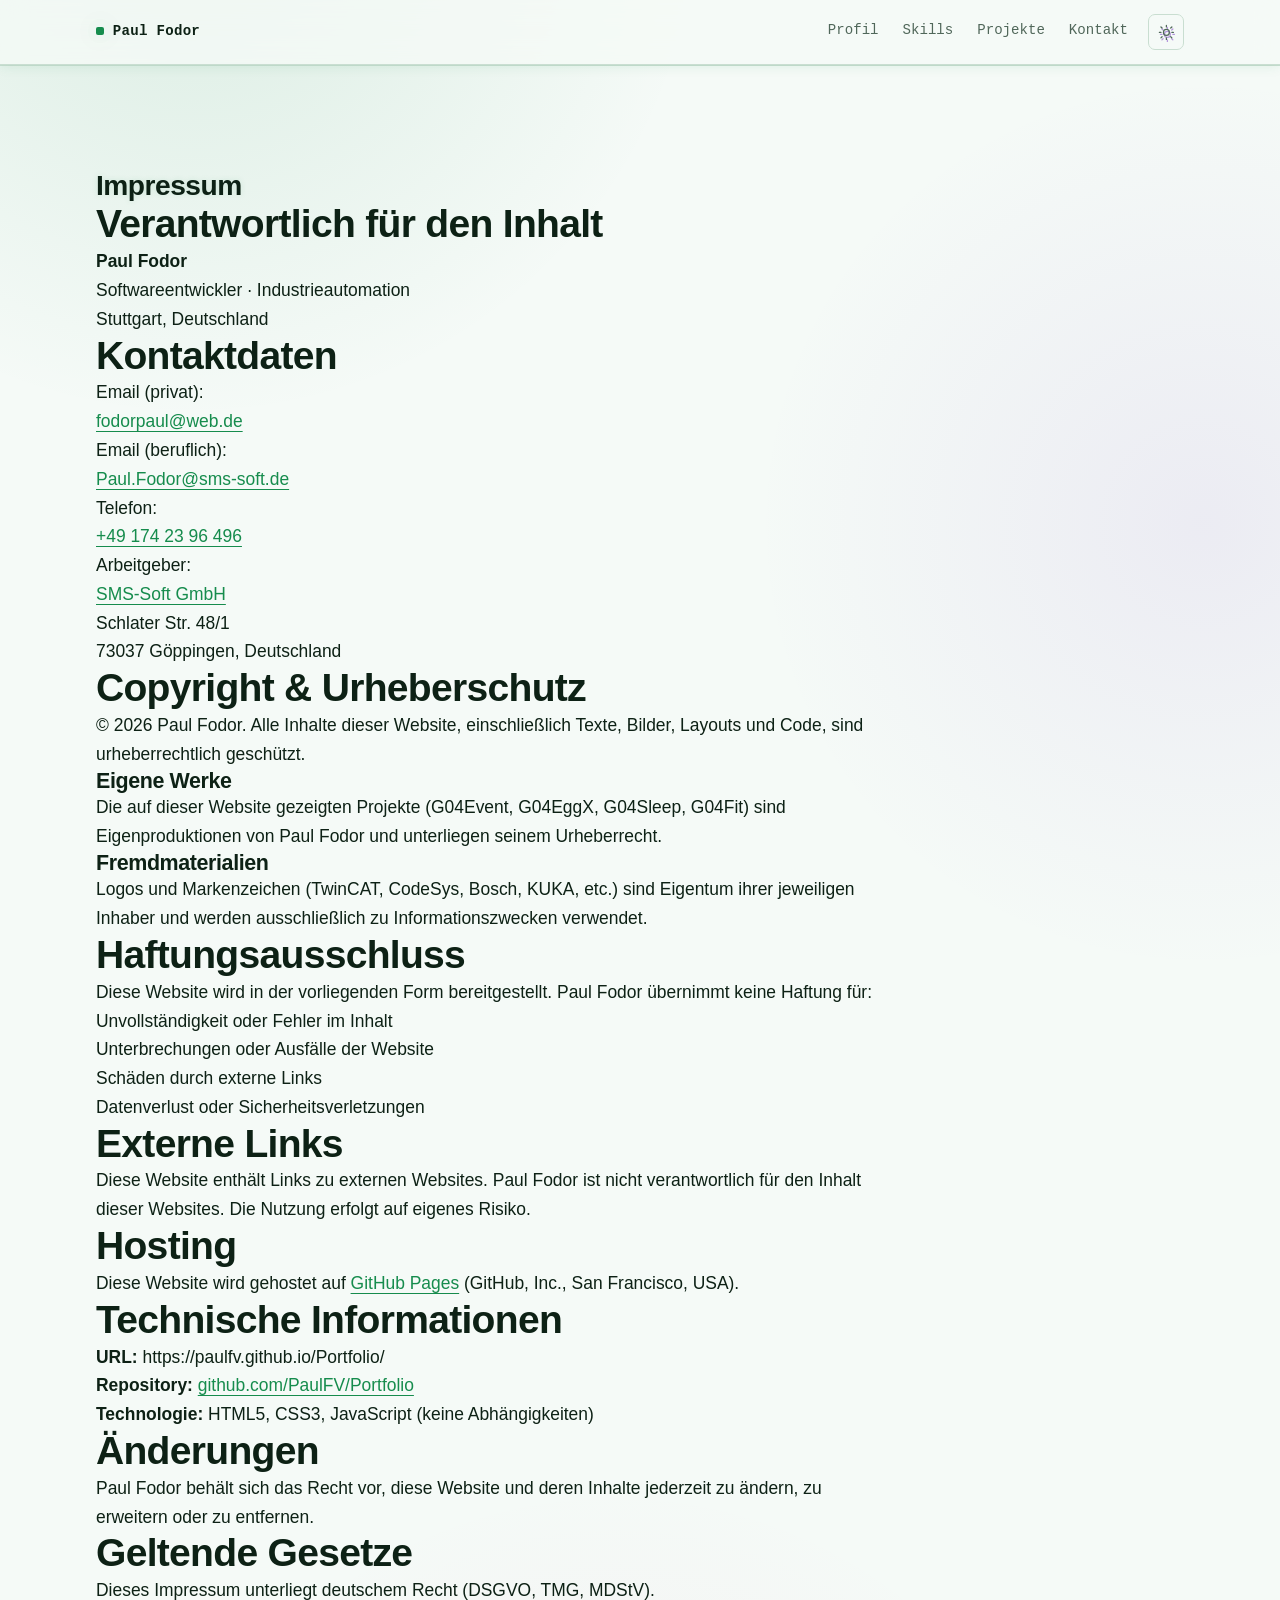
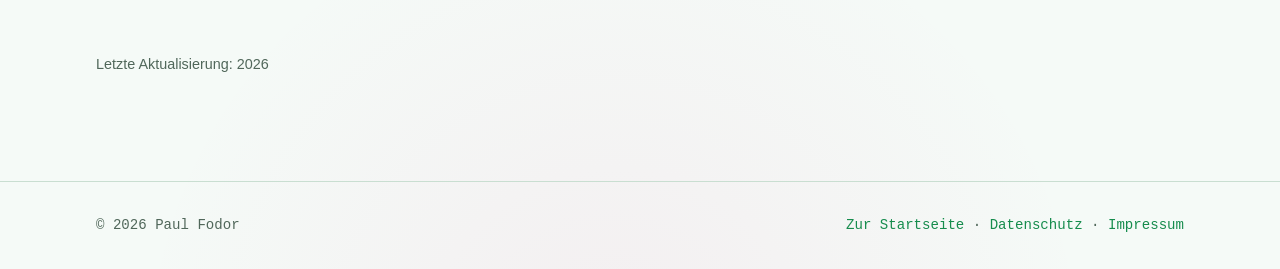
==== imprint.html @ 03e24b26 "Add privacy and imprint pages - Datenschutzerklärung (DSGVO-konform) - Impressum mit Copyright & Kon" ====
<!DOCTYPE html>
<html lang="de" prefix="og: https://ogp.me/ns#">
<head>
<meta charset="utf-8">
<meta name="viewport" content="width=device-width, initial-scale=1">
<title>Impressum — Paul Fodor</title>
<meta name="description" content="Impressum und Copyright von Paul Fodor">
<link rel="icon" href="assets/img/favicon.svg" type="image/svg+xml">
<link rel="stylesheet" href="assets/css/style.css">
<script>
  (function () {
    try {
      var t = localStorage.getItem("theme");
      if (t === "dark" || t === "light") {
        document.documentElement.setAttribute("data-theme", t);
      }
    } catch (e) { }
  })();
</script>
</head>

<body>

<a class="skip-link" href="#main">Zum Inhalt springen</a>

<header class="site-header">
  <div class="wrap site-header__inner">
    <a class="brand" href="index.html">Paul&nbsp;Fodor</a>
    <nav class="nav" id="mobile-navigation" aria-label="Hauptnavigation">
      <ul class="nav__list">
        <li><a class="nav__link" href="index.html#profil">Profil</a></li>
        <li><a class="nav__link" href="index.html#skills">Skills</a></li>
        <li><a class="nav__link" href="index.html#projekte">Projekte</a></li>
        <li><a class="nav__link" href="index.html#kontakt">Kontakt</a></li>
      </ul>
    </nav>
    <div class="header-tools">
      <button class="menu-toggle" type="button" data-menu-toggle aria-controls="mobile-navigation" aria-expanded="false" aria-label="Menü öffnen">
        <span class="menu-toggle__bar"></span>
        <span class="menu-toggle__bar"></span>
        <span class="menu-toggle__bar"></span>
      </button>
      <button class="theme-toggle" type="button" data-theme-toggle aria-label="Farbschema umschalten">
        <svg class="icon-sun" viewBox="0 0 24 24" fill="none" stroke="currentColor" stroke-width="1.8" stroke-linecap="round" aria-hidden="true">
          <circle cx="12" cy="12" r="4.2"/>
          <path d="M12 2v2.2M12 19.8V22M4.2 4.2l1.6 1.6M18.2 18.2l1.6 1.6M2 12h2.2M19.8 12H22M4.2 19.8l1.6-1.6M18.2 5.8l1.6-1.6"/>
        </svg>
        <svg class="icon-moon" viewBox="0 0 24 24" fill="none" stroke="currentColor" stroke-width="1.8" stroke-linecap="round" stroke-linejoin="round" aria-hidden="true">
          <path d="M20.5 14.6A8.6 8.6 0 0 1 9.4 3.5a8.6 8.6 0 1 0 11.1 11.1Z"/>
        </svg>
      </button>
    </div>
  </div>
</header>

<main id="main">
  <section class="section">
    <div class="wrap">
      <h1 class="section__title">Impressum</h1>

      <div class="prose" style="max-width: 50rem;">
        <h2>Verantwortlich für den Inhalt</h2>
        <p>
          <strong>Paul Fodor</strong><br>
          Softwareentwickler · Industrieautomation<br>
          Stuttgart, Deutschland
        </p>

        <h2>Kontaktdaten</h2>
        <dl>
          <dt>Email (privat):</dt>
          <dd><a href="mailto:fodorpaul@web.de">fodorpaul@web.de</a></dd>

          <dt>Email (beruflich):</dt>
          <dd><a href="mailto:Paul.Fodor@sms-soft.de">Paul.Fodor@sms-soft.de</a></dd>

          <dt>Telefon:</dt>
          <dd><a href="tel:+491742396496">+49 174 23 96 496</a></dd>

          <dt>Arbeitgeber:</dt>
          <dd>
            <a href="https://sms-soft.de" target="_blank">SMS-Soft GmbH</a><br>
            Schlater Str. 48/1<br>
            73037 Göppingen, Deutschland
          </dd>
        </dl>

        <h2>Copyright & Urheberschutz</h2>
        <p>
          &copy; 2026 Paul Fodor. Alle Inhalte dieser Website, einschließlich Texte, Bilder, Layouts und Code, sind urheberrechtlich geschützt.
        </p>

        <h3>Eigene Werke</h3>
        <p>
          Die auf dieser Website gezeigten Projekte (G04Event, G04EggX, G04Sleep, G04Fit) sind Eigenproduktionen von Paul Fodor und unterliegen seinem Urheberrecht.
        </p>

        <h3>Fremdmaterialien</h3>
        <p>
          Logos und Markenzeichen (TwinCAT, CodeSys, Bosch, KUKA, etc.) sind Eigentum ihrer jeweiligen Inhaber und werden ausschließlich zu Informationszwecken verwendet.
        </p>

        <h2>Haftungsausschluss</h2>
        <p>
          Diese Website wird in der vorliegenden Form bereitgestellt. Paul Fodor übernimmt keine Haftung für:
        </p>
        <ul>
          <li>Unvollständigkeit oder Fehler im Inhalt</li>
          <li>Unterbrechungen oder Ausfälle der Website</li>
          <li>Schäden durch externe Links</li>
          <li>Datenverlust oder Sicherheitsverletzungen</li>
        </ul>

        <h2>Externe Links</h2>
        <p>
          Diese Website enthält Links zu externen Websites. Paul Fodor ist nicht verantwortlich für den Inhalt dieser Websites. Die Nutzung erfolgt auf eigenes Risiko.
        </p>

        <h2>Hosting</h2>
        <p>
          Diese Website wird gehostet auf <a href="https://pages.github.com" target="_blank">GitHub Pages</a> (GitHub, Inc., San Francisco, USA).
        </p>

        <h2>Technische Informationen</h2>
        <ul>
          <li><strong>URL:</strong> https://paulfv.github.io/Portfolio/</li>
          <li><strong>Repository:</strong> <a href="https://github.com/PaulFV/Portfolio" target="_blank">github.com/PaulFV/Portfolio</a></li>
          <li><strong>Technologie:</strong> HTML5, CSS3, JavaScript (keine Abhängigkeiten)</li>
        </ul>

        <h2>Änderungen</h2>
        <p>
          Paul Fodor behält sich das Recht vor, diese Website und deren Inhalte jederzeit zu ändern, zu erweitern oder zu entfernen.
        </p>

        <h2>Geltende Gesetze</h2>
        <p>
          Dieses Impressum unterliegt deutschem Recht (DSGVO, TMG, MDStV).
        </p>

        <p style="margin-top: 3rem; font-size: 0.9rem; color: var(--c-text-muted);">
          Letzte Aktualisierung: 2026
        </p>
      </div>
    </div>
  </section>
</main>

<footer class="site-footer">
  <div class="wrap site-footer__inner">
    <p>&copy; <span data-year>2026</span> Paul Fodor</p>
    <p><a href="index.html">Zur Startseite</a> · <a href="privacy.html">Datenschutz</a> · <a href="imprint.html">Impressum</a></p>
  </div>
</footer>

<script src="assets/js/main.js" defer></script>
</body>
</html>
---- assets/css/style.css ----
/* =============================================================
   Persönliche Website — Stylesheet
   Aufbau:
     1. Design-Tokens (Farben, Schrift, Abstände)
     2. Reset & Grundlagen
     3. Layout-Bausteine
     4. Kopfbereich & Navigation
     5. Hero
     6. Abschnitts-Kopfzeilen
     7. Profil
     8. Skills
     9. Projekte
    10. Kontakt
    11. Fußzeile
    12. Hilfsklassen, Bewegungsreduktion, Druck
   ============================================================= */


/* --- 1. Design-Tokens --------------------------------------- */

:root {
  color-scheme: light;

  /* Flächen */
  --c-bg:            #f5faf7;
  --c-surface:       #ecf5ef;
  --c-surface-2:     #e1efe6;
  --c-border:        #c9ded1;
  --c-border-strong: #91b89f;
  --c-grid:          rgba(22, 140, 77, 0.09);

  /* Text */
  --c-text:          #0d2115;
  --c-text-muted:    #50675a;

  /* Signalfarbe — bewusst nicht das Blau des Arbeitgebers.
     Der Ton ist so tief gewählt, dass er auch als kleine Schrift auf
     der eingefärbten Fläche (--c-accent-soft) noch 5.5:1 erreicht. */
  --c-accent:        #168c4d;
  --c-accent-hover:  #0d6738;
  --c-accent-soft:   rgba(22, 140, 77, 0.12);
  --c-accent-2:      #7f46c4;
  --c-accent-3:      #d93687;
  --c-on-accent:     #ffffff;

  --c-ok:            #128d68;
  --c-focus:         #168c4d;
  --c-todo:          #b8640b;

  --c-header-bg:     rgba(245, 250, 247, 0.80);

  --c-glow:          0 0 0.8rem rgba(22, 140, 77, 0.12);
  --c-glow-strong:   0 0 1.5rem rgba(22, 140, 77, 0.18), 0 0 1.2rem rgba(127, 70, 196, 0.08);
  --c-text-glow:     0 0 1rem rgba(22, 140, 77, 0.12);

  /* Schrift — Systemschriften: 0 KB Ladezeit, kein externes CDN,
     damit auch kein Datenschutz-Thema durch Schrift-Nachladen. */
  --font-sans: -apple-system, BlinkMacSystemFont, "Segoe UI", Roboto,
               "Helvetica Neue", Arial, "Noto Sans", sans-serif;
  --font-mono: ui-monospace, SFMono-Regular, "Cascadia Mono", Consolas,
               "Liberation Mono", Menlo, monospace;

  /* Fließende Schriftgrößen */
  --step--1: clamp(0.82rem, 0.80rem + 0.10vw, 0.88rem);
  --step-0:  clamp(1.00rem, 0.97rem + 0.16vw, 1.09rem);
  --step-1:  clamp(1.16rem, 1.10rem + 0.30vw, 1.35rem);
  --step-2:  clamp(1.40rem, 1.28rem + 0.60vw, 1.80rem);
  --step-3:  clamp(1.75rem, 1.52rem + 1.15vw, 2.55rem);
  --step-4:  clamp(2.20rem, 1.70rem + 2.50vw, 3.90rem);

  /* Abstände */
  --sp-1: 0.25rem;
  --sp-2: 0.5rem;
  --sp-3: 0.75rem;
  --sp-4: 1rem;
  --sp-5: 1.5rem;
  --sp-6: 2rem;
  --sp-7: 3rem;
  --sp-8: 4.5rem;
  --sp-9: 6.5rem;

  /* Form */
  --radius:    14px;
  --radius-sm: 7px;
  --w-content: 68rem;
  --w-prose:   40rem;

  --shadow-sm: 0 1px 2px rgba(18, 54, 31, 0.07), 0 0 0 1px rgba(22, 140, 77, 0.04);
  --shadow-md: 0 18px 42px -18px rgba(18, 77, 43, 0.30), 0 0 0 1px rgba(127, 70, 196, 0.08);

  --t: 160ms cubic-bezier(0.2, 0.6, 0.3, 1);
}

/* Dunkles Schema — Systemeinstellung, sofern nicht manuell auf hell gestellt */
@media (prefers-color-scheme: dark) {
  :root:not([data-theme="light"]) {
    color-scheme: dark;

    --c-bg:            #000a05;
    --c-surface:       #0d1a12;
    --c-surface-2:     #132420;
    --c-border:        #1f5a3f;
    --c-border-strong: #4aa87a;
    --c-grid:          rgba(0, 255, 170, 0.08);

    --c-text:          #f0fffa;
    --c-text-muted:    #8dd4c6;

    --c-accent:        #00ffaa;
    --c-accent-hover:  #7fff00;
    --c-accent-soft:   rgba(0, 255, 170, 0.15);
    --c-accent-2:      #d400ff;
    --c-accent-3:      #ff00ff;
    --c-on-accent:     #000a05;

    --c-ok:            #00ff88;
    --c-focus:         #00ffff;
    --c-todo:          #ffaa00;

    --c-header-bg:     rgba(0, 10, 5, 0.85);

    --c-glow:          0 0 2rem rgba(0, 255, 170, 0.6), 0 0 1rem rgba(212, 0, 255, 0.4), 0 0 0.5rem rgba(255, 0, 255, 0.3);
    --c-glow-strong:   0 0 4rem rgba(0, 255, 170, 0.5), 0 0 2.5rem rgba(212, 0, 255, 0.6), 0 0 1rem rgba(255, 0, 255, 0.5);
    --c-text-glow:     0 0 2rem rgba(0, 255, 170, 0.7), 0 0 1.5rem rgba(212, 0, 255, 0.4);

    --shadow-sm: 0 1px 3px rgba(0, 0, 0, 0.6), 0 0 0 1px rgba(0, 255, 170, 0.25), 0 0 20px rgba(212, 0, 255, 0.15);
    --shadow-md: 0 20px 50px -20px rgba(0, 0, 0, 0.9), 0 0 40px rgba(0, 255, 170, 0.3), 0 0 5px rgba(255, 0, 255, 0.8);
  }
}

/* Dunkles Schema — manuell gewählt */
:root[data-theme="dark"] {
  color-scheme: dark;

  --c-bg:            #000a05;
  --c-surface:       #0d1a12;
  --c-surface-2:     #132420;
  --c-border:        #1f5a3f;
  --c-border-strong: #4aa87a;
  --c-grid:          rgba(0, 255, 170, 0.08);

  --c-text:          #f0fffa;
  --c-text-muted:    #8dd4c6;

  --c-accent:        #00ffaa;
  --c-accent-hover:  #7fff00;
  --c-accent-soft:   rgba(0, 255, 170, 0.15);
  --c-accent-2:      #d400ff;
  --c-accent-3:      #ff00ff;
  --c-on-accent:     #000a05;

  --c-ok:            #00ff88;
  --c-focus:         #00ffff;
  --c-todo:          #ffaa00;

  --c-header-bg:     rgba(0, 10, 5, 0.85);

  --c-glow:          0 0 2rem rgba(0, 255, 170, 0.6), 0 0 1rem rgba(212, 0, 255, 0.4), 0 0 0.5rem rgba(255, 0, 255, 0.3);
  --c-glow-strong:   0 0 4rem rgba(0, 255, 170, 0.5), 0 0 2.5rem rgba(212, 0, 255, 0.6), 0 0 1rem rgba(255, 0, 255, 0.5);
  --c-text-glow:     0 0 2rem rgba(0, 255, 170, 0.7), 0 0 1.5rem rgba(212, 0, 255, 0.4);

  --shadow-sm: 0 1px 3px rgba(0, 0, 0, 0.6), 0 0 0 1px rgba(0, 255, 170, 0.25), 0 0 20px rgba(212, 0, 255, 0.15);
  --shadow-md: 0 20px 50px -20px rgba(0, 0, 0, 0.9), 0 0 40px rgba(0, 255, 170, 0.3), 0 0 5px rgba(255, 0, 255, 0.8);
}


/* --- 2. Reset & Grundlagen ---------------------------------- */

*,
*::before,
*::after { box-sizing: border-box; }

* { margin: 0; }

html {
  -webkit-text-size-adjust: 100%;
  scroll-behavior: smooth;
  /* Damit Anker-Sprünge nicht unter der fixierten Kopfzeile landen.
     Muss die höchste Variante abdecken — das ist die zweizeilige
     Kopfzeile auf schmalen Displays (rund 90 px). */
  scroll-padding-top: 6.5rem;
}

body {
  background-color: var(--c-bg);
  background-image:
    radial-gradient(circle at 15% -5%, var(--c-accent-soft), transparent 32rem),
    radial-gradient(circle at 94% 28%, color-mix(in srgb, var(--c-accent-2) 8%, transparent), transparent 28rem),
    radial-gradient(circle at 48% 105%, color-mix(in srgb, var(--c-accent-3) 6%, transparent), transparent 30rem);
  color: var(--c-text);
  font-family: var(--font-sans);
  font-size: var(--step-0);
  line-height: 1.65;
  -webkit-font-smoothing: antialiased;
  text-rendering: optimizeLegibility;
  overflow-x: hidden;
}

h1, h2, h3, h4 {
  line-height: 1.15;
  font-weight: 650;
  letter-spacing: -0.018em;
  text-wrap: balance;
}

h1 { font-size: var(--step-4); }
h2 { font-size: var(--step-3); }
h3 { font-size: var(--step-1); }

p { text-wrap: pretty; }

a {
  color: var(--c-accent);
  text-decoration-thickness: 1px;
  text-underline-offset: 0.22em;
  transition: color var(--t);
}

a:hover { color: var(--c-accent-hover); }

/* Ein sichtbarer, konsistenter Fokusrahmen für Tastaturbedienung */
:focus-visible {
  outline: 2px solid var(--c-focus);
  outline-offset: 3px;
  border-radius: var(--radius-sm);
}

img, svg {
  display: block;
  max-width: 100%;
  height: auto;
}

ul, ol { padding: 0; list-style: none; }

button { font: inherit; color: inherit; }

/* Muss die display-Regeln der Bausteine schlagen */
[hidden] { display: none !important; }

::selection {
  background: var(--c-accent);
  color: var(--c-on-accent);
}


/* --- 3. Layout-Bausteine ------------------------------------ */

.wrap {
  width: min(100% - 2.5rem, var(--w-content));
  margin-inline: auto;
}

@media (min-width: 48em) {
  .wrap { width: min(100% - 4rem, var(--w-content)); }
}

.section {
  padding-block: var(--sp-8);
  border-top: 1px solid var(--c-border);
}

@media (min-width: 48em) {
  .section { padding-block: var(--sp-9); }
}

.section--tint {
  background-color: var(--c-surface);
  background-image:
    linear-gradient(90deg, transparent 0 49.8%, var(--c-grid) 49.8% 50.2%, transparent 50.2%),
    linear-gradient(var(--c-grid) 1px, transparent 1px);
  background-size: 7rem 100%, 100% 7rem;
}

.prose { max-width: var(--w-prose); }

/* Sprunglink für Tastatur- und Screenreader-Nutzung */
.skip-link {
  position: absolute;
  left: var(--sp-4);
  top: var(--sp-4);
  z-index: 100;
  padding: var(--sp-2) var(--sp-4);
  background: var(--c-accent);
  color: var(--c-on-accent);
  border-radius: var(--radius-sm);
  font-weight: 600;
  text-decoration: none;
  transform: translateY(-200%);
  transition: transform var(--t);
}

.skip-link:focus-visible {
  transform: translateY(0);
  color: var(--c-on-accent);
}


/* --- 4. Kopfbereich & Navigation ---------------------------- */

.site-header {
  position: sticky;
  top: 0;
  z-index: 50;
  background: var(--c-header-bg);
  backdrop-filter: blur(12px);
  -webkit-backdrop-filter: blur(12px);
  border-bottom: 1px solid var(--c-border);
  box-shadow: var(--c-glow);
}

.site-header__inner {
  display: flex;
  align-items: center;
  gap: var(--sp-4);
  min-height: 4rem;
}

.brand {
  font-family: var(--font-mono);
  font-size: var(--step--1);
  font-weight: 600;
  letter-spacing: 0.02em;
  color: var(--c-text);
  text-decoration: none;
  white-space: nowrap;
  flex-shrink: 0;
}

.brand::before {
  content: "";
  display: inline-block;
  width: 0.5rem;
  height: 0.5rem;
  margin-right: 0.55rem;
  border-radius: 2px;
  background: var(--c-accent);
  box-shadow: var(--c-glow-strong);
  vertical-align: baseline;
}

/* Die Navigation ist immer sichtbar — kein Menü-Umschalter, damit sie
   auch ohne JavaScript vollständig funktioniert. Auf schmalen Displays
   darf sie seitlich scrollen. */
.nav {
  margin-left: auto;
  overflow-x: auto;
  scrollbar-width: none;
  -ms-overflow-style: none;
  mask-image: linear-gradient(90deg, transparent 0, #000 0.75rem);
}

.nav::-webkit-scrollbar { display: none; }

.nav__list {
  display: flex;
  align-items: center;
  gap: clamp(0.6rem, 2.5vw, 1.5rem);
  padding-inline: 0.75rem 0.25rem;
}

.nav__link {
  display: block;
  padding-block: 0.35rem;
  font-family: var(--font-mono);
  font-size: var(--step--1);
  color: var(--c-text-muted);
  text-decoration: none;
  white-space: nowrap;
  border-bottom: 2px solid transparent;
  transition: color var(--t), border-color var(--t);
}

.nav__link:hover { color: var(--c-text); }

.nav__link[aria-current="true"] {
  color: var(--c-text);
  border-bottom-color: var(--c-accent);
  text-shadow: var(--c-text-glow);
}

.header-tools {
  display: flex;
  align-items: center;
  gap: 0.45rem;
  flex-shrink: 0;
}

.menu-toggle {
  display: none;
  flex-shrink: 0;
  width: 2.75rem;
  height: 2.75rem;
  padding: 0.65rem;
  background: transparent;
  border: 1px solid var(--c-border);
  border-radius: var(--radius-sm);
  color: var(--c-text-muted);
  cursor: pointer;
  transition: color var(--t), border-color var(--t), background var(--t), box-shadow var(--t);
}

.menu-toggle:hover,
.menu-toggle[aria-expanded="true"] {
  color: var(--c-accent);
  border-color: var(--c-accent);
  background: var(--c-accent-soft);
  box-shadow: var(--c-glow);
}

.menu-toggle__bar {
  display: block;
  width: 100%;
  height: 2px;
  margin-block: 0.22rem;
  border-radius: 999px;
  background: currentColor;
  transform-origin: center;
  transition: transform var(--t), opacity var(--t), width var(--t);
}

.menu-toggle[aria-expanded="true"] .menu-toggle__bar:nth-child(1) {
  transform: translateY(0.44rem) rotate(45deg);
}

.menu-toggle[aria-expanded="true"] .menu-toggle__bar:nth-child(2) {
  opacity: 0;
  transform: scaleX(0.3);
}

.menu-toggle[aria-expanded="true"] .menu-toggle__bar:nth-child(3) {
  transform: translateY(-0.44rem) rotate(-45deg);
}

/* Auf schmalen Displays passen Name, vier Navigationspunkte und der
   Umschalter nicht in eine Zeile. Statt etwas abzuschneiden oder
   auszublenden: Umbruch auf zwei Zeilen, Navigation über die volle Breite. */
@media (max-width: 30em) {
  .site-header__inner {
    flex-wrap: wrap;
    row-gap: 0.15rem;
    min-height: 0;
    padding-block: 0.5rem;
  }

  .brand { order: 1; }

  .header-tools {
    order: 2;
    margin-left: auto;
  }

  .theme-toggle { order: initial; }

  .nav {
    order: 3;
    flex-basis: 100%;
    margin-left: 0;
    mask-image: none;
  }

  .nav__list {
    padding-inline: 0;
    justify-content: space-between;
    gap: 0.5rem;
  }
}

/* Mobile Navigation: ab 640 px wird aus der horizontalen Liste ein
   echtes, touchfreundliches Menüpanel. */
@media (max-width: 40em) {
  .site-header__inner {
    flex-wrap: wrap;
    row-gap: 0.15rem;
    min-height: 0;
    padding-block: 0.5rem;
  }

  .brand { order: 1; }

  .header-tools {
    order: 2;
    margin-left: auto;
  }

  .menu-toggle { display: block; }

  .nav {
    order: 3;
    flex-basis: 100%;
    margin-left: 0;
    overflow: hidden;
    mask-image: none;
    max-height: 0;
    opacity: 0;
    visibility: hidden;
    transform: translateY(-0.45rem);
    transition: max-height 220ms ease, opacity var(--t), visibility var(--t), transform var(--t);
  }

  .site-header.is-menu-open .nav {
    max-height: 22rem;
    padding-block: 0.35rem 0.5rem;
    opacity: 1;
    visibility: visible;
    transform: translateY(0);
  }

  .nav__list {
    display: grid;
    gap: 0.3rem;
    padding: 0;
  }

  .nav__link {
    padding: 0.7rem 0.85rem;
    border: 1px solid transparent;
    border-radius: var(--radius-sm);
    background: color-mix(in srgb, var(--c-surface) 70%, transparent);
  }

  .nav__link:hover,
  .nav__link[aria-current="true"] {
    border-color: color-mix(in srgb, var(--c-accent) 50%, var(--c-border));
    background: var(--c-accent-soft);
  }
}

.theme-toggle {
  flex-shrink: 0;
  display: grid;
  place-items: center;
  width: 2.25rem;
  height: 2.25rem;
  padding: 0;
  background: transparent;
  border: 1px solid var(--c-border);
  border-radius: var(--radius-sm);
  color: var(--c-text-muted);
  cursor: pointer;
  transform-style: preserve-3d;
  transition: color var(--t), border-color var(--t), background var(--t), box-shadow var(--t), transform var(--t);
}

.language-menu {
  position: relative;
  z-index: 20;
}

.language-menu__toggle {
  min-width: 4.2rem;
  height: 2.25rem;
  border: 1px solid var(--c-border);
  display: inline-flex;
  align-items: center;
  justify-content: center;
  gap: 0.3rem;
  padding: 0 0.5rem;
  border-radius: var(--radius-sm);
  background: color-mix(in srgb, var(--c-surface) 64%, transparent);
  color: var(--c-text-muted);
  font-family: var(--font-mono);
  font-size: 0.68rem;
  font-weight: 700;
  letter-spacing: 0.04em;
  cursor: pointer;
  transform-style: preserve-3d;
  transition: color var(--t), border-color var(--t), background var(--t), box-shadow var(--t), transform var(--t);
}

.language-menu__toggle:hover,
.language-menu.is-open .language-menu__toggle {
  color: var(--c-text);
  border-color: var(--c-accent);
  background: var(--c-accent-soft);
  box-shadow: var(--c-glow);
  transform: perspective(120px) rotateX(6deg) rotateY(5deg) translateY(-1px);
}

.language-menu__chevron {
  width: 0.75rem;
  height: 0.75rem;
  transition: transform var(--t);
}

.language-menu.is-open .language-menu__chevron { transform: rotate(180deg); }

.language-menu__panel {
  position: absolute;
  top: calc(100% + 0.45rem);
  right: 0;
  display: grid;
  min-width: 10.5rem;
  padding: 0.35rem;
  gap: 0.2rem;
  border: 1px solid color-mix(in srgb, var(--c-accent) 48%, var(--c-border));
  border-radius: var(--radius-sm);
  background: color-mix(in srgb, var(--c-surface-2) 92%, var(--c-bg));
  box-shadow: var(--shadow-md), var(--c-glow);
  backdrop-filter: blur(18px);
  -webkit-backdrop-filter: blur(18px);
  transform-origin: top right;
  animation: language-panel-in 160ms ease-out both;
}

.language-menu__panel[hidden] { display: none; }

@keyframes language-panel-in {
  from { opacity: 0; transform: translateY(-0.35rem) scale(0.96); }
  to { opacity: 1; transform: translateY(0) scale(1); }
}

.language-menu__option {
  display: grid;
  grid-template-columns: 1.2rem 2rem minmax(0, 1fr);
  align-items: center;
  gap: 0.45rem;
  min-height: 2.3rem;
  padding: 0.42rem 0.5rem;
  border: 1px solid transparent;
  border-radius: calc(var(--radius-sm) - 2px);
  background: transparent;
  color: var(--c-text-muted);
  font-family: var(--font-mono);
  font-size: 0.68rem;
  font-weight: 700;
  text-align: left;
  cursor: pointer;
  transition: color var(--t), border-color var(--t), background var(--t), transform var(--t);
}

.language-menu__option:hover,
.language-menu__option[aria-selected="true"] {
  color: var(--c-text);
  border-color: color-mix(in srgb, var(--c-accent) 54%, var(--c-border));
  background: var(--c-accent-soft);
}

.language-menu__option:hover { transform: translateX(0.15rem); }
.language-menu__name { font-family: var(--font-sans); font-size: 0.8rem; font-weight: 600; }

.language-option__flag {
  display: block;
  width: 1.2rem;
  height: 0.78rem;
  overflow: hidden;
  border: 1px solid rgba(255, 255, 255, 0.42);
  border-radius: 0.13rem;
  box-shadow: 0 1px 0 rgba(0, 0, 0, 0.28), 0 0 0.3rem color-mix(in srgb, var(--c-accent) 26%, transparent);
}

.language-option__flag--de {
  background: linear-gradient(180deg, #171717 0 33%, #c8323c 33% 66%, #dfb44d 66% 100%);
}

.language-option__flag--en {
  background:
    linear-gradient(90deg, transparent 40%, #fff 40% 60%, transparent 60%),
    linear-gradient(0deg, transparent 40%, #d11f35 40% 60%, transparent 60%),
    #173b86;
}

.language-option__flag--ro {
  background: linear-gradient(90deg, #173c9c 0 33%, #f5d24c 33% 66%, #c33a42 66% 100%);
}

.language-option__code { line-height: 1; }

.theme-toggle:hover {
  color: var(--c-text);
  border-color: var(--c-border-strong);
  background: var(--c-surface);
  box-shadow: var(--c-glow);
  transform: perspective(120px) rotateX(8deg) rotateY(-8deg) translateY(-1px);
}

.theme-toggle svg {
  width: 1.05rem;
  height: 1.05rem;
  filter: drop-shadow(1px 2px 0 color-mix(in srgb, var(--c-accent-2) 55%, transparent));
  transition: transform var(--t), filter var(--t);
}

.theme-toggle:hover svg {
  transform: translateZ(5px) rotateY(-16deg) rotateX(12deg) scale(1.08);
  filter: drop-shadow(2px 3px 0 var(--c-accent-3)) drop-shadow(0 0 0.5rem var(--c-accent));
}

/* Nur das jeweils passende Symbol zeigen */
.theme-toggle .icon-moon { display: none; }

@media (prefers-color-scheme: dark) {
  :root:not([data-theme="light"]) .theme-toggle .icon-sun  { display: none; }
  :root:not([data-theme="light"]) .theme-toggle .icon-moon { display: block; }
}

:root[data-theme="dark"] .theme-toggle .icon-sun  { display: none; }
:root[data-theme="dark"] .theme-toggle .icon-moon { display: block; }
:root[data-theme="light"] .theme-toggle .icon-sun  { display: block; }
:root[data-theme="light"] .theme-toggle .icon-moon { display: none; }


/* --- 5. Hero ------------------------------------------------ */

.hero {
  position: relative;
  min-height: min(48rem, 78svh);
  display: flex;
  align-items: center;
  padding-block: var(--sp-8) var(--sp-8);
  overflow: hidden;
  border-bottom: 1px solid var(--c-border);
  background:
    radial-gradient(circle at 82% 30%, var(--c-accent-soft), transparent 18rem),
    linear-gradient(135deg, transparent 0 62%, color-mix(in srgb, var(--c-accent-2) 9%, transparent) 62% 63%, transparent 63%);
}

@media (min-width: 48em) {
  .hero { padding-block: var(--sp-9) var(--sp-8); }
}

/* Technisches Raster im Hintergrund — Anklang an Konstruktions-
   zeichnungen und HMI-Oberflächen, rein per CSS, keine Bilddatei. */
.hero::before {
  content: "";
  position: absolute;
  inset: 0;
  background-image:
    linear-gradient(var(--c-grid) 1px, transparent 1px),
    linear-gradient(90deg, var(--c-grid) 1px, transparent 1px);
  background-size: 38px 38px;
  mask-image: radial-gradient(100% 90% at 12% 30%, #000 5%, transparent 72%);
  -webkit-mask-image: radial-gradient(100% 90% at 12% 30%, #000 5%, transparent 72%);
  pointer-events: none;
}

.hero::after {
  content: "SYS // PAUL.FODOR";
  position: absolute;
  right: max(2rem, calc((100vw - var(--w-content)) / 2));
  bottom: 2rem;
  font-family: var(--font-mono);
  font-size: 0.68rem;
  letter-spacing: 0.18em;
  color: var(--c-accent);
  opacity: 0.7;
  transform: rotate(-90deg) translateX(100%);
  transform-origin: right bottom;
  pointer-events: none;
}

.hero .wrap {
  position: relative;
  isolation: isolate;
}

.hero .wrap::before {
  content: "";
  position: absolute;
  z-index: 0;
  width: 27rem;
  height: 27rem;
  right: -9rem;
  top: -7rem;
  border: 1px solid color-mix(in srgb, var(--c-accent-2) 58%, transparent);
  border-radius: 50%;
  box-shadow:
    0 0 0 1rem color-mix(in srgb, var(--c-accent-3) 6%, transparent),
    0 0 0 3rem color-mix(in srgb, var(--c-accent-2) 5%, transparent),
    0 0 5rem color-mix(in srgb, var(--c-accent-2) 18%, transparent);
  opacity: 0.48;
  pointer-events: none;
  animation: orbit-ring 18s linear infinite;
}

.hero .wrap::after {
  content: "";
  position: absolute;
  z-index: 0;
  width: 8rem;
  height: 8rem;
  right: 12rem;
  top: 13%;
  border-radius: 50%;
  background: conic-gradient(from 120deg, var(--c-accent), var(--c-accent-2), var(--c-accent-3), var(--c-accent));
  filter: blur(1px);
  opacity: 0.19;
  box-shadow: 0 0 5rem color-mix(in srgb, var(--c-accent-2) 45%, transparent);
  pointer-events: none;
  animation: float-glow 6s ease-in-out infinite;
}

.hero .wrap > * {
  position: relative;
  z-index: 1;
}

@keyframes orbit-ring {
  from { transform: rotate(0deg) scale(1); }
  50%  { transform: rotate(180deg) scale(1.035); }
  to   { transform: rotate(360deg) scale(1); }
}

@keyframes float-glow {
  0%, 100% { transform: translate3d(0, 0, 0) scale(0.92); }
  50%      { transform: translate3d(-1.2rem, 1rem, 0) scale(1.08); }
}

.hero > * { position: relative; }

.status {
  display: inline-flex;
  align-items: center;
  gap: 0.5rem;
  margin-bottom: var(--sp-5);
  padding: 0.3rem 0.75rem 0.3rem 0.6rem;
  background: color-mix(in srgb, var(--c-surface) 75%, transparent);
  border: 1px solid color-mix(in srgb, var(--c-accent) 45%, var(--c-border));
  border-radius: 999px;
  font-family: var(--font-mono);
  font-size: var(--step--1);
  color: var(--c-text-muted);
  box-shadow: var(--c-glow);
}

.status__dot {
  width: 0.45rem;
  height: 0.45rem;
  border-radius: 50%;
  background: var(--c-ok);
  box-shadow: 0 0 0 0 var(--c-ok);
  animation: pulse 2.4s infinite;
}

@keyframes pulse {
  0%   { box-shadow: 0 0 0 0 color-mix(in srgb, var(--c-ok) 55%, transparent); }
  70%  { box-shadow: 0 0 0 0.45rem transparent; }
  100% { box-shadow: 0 0 0 0 transparent; }
}

.hero__title { max-width: 16ch; }

.hero__title > span:first-child {
  background: linear-gradient(105deg, var(--c-text) 14%, var(--c-accent) 63%, var(--c-accent-2) 96%);
  -webkit-background-clip: text;
  background-clip: text;
  color: transparent;
}

.hero__title::before {
  content: var(--hero-kicker, "01 / INDUSTRIEAUTOMATION");
  display: block;
  margin-bottom: var(--sp-4);
  font-family: var(--font-mono);
  font-size: 0.72rem;
  font-weight: 600;
  letter-spacing: 0.16em;
  color: var(--c-accent);
}

.hero__role {
  display: block;
  margin-top: var(--sp-4);
  font-family: var(--font-mono);
  font-size: var(--step-1);
  font-weight: 500;
  letter-spacing: -0.01em;
  color: var(--c-accent);
  text-shadow: var(--c-text-glow);
  overflow-wrap: normal;
}

.hero__lead {
  max-width: 46ch;
  margin-top: var(--sp-5);
  font-size: var(--step-1);
  line-height: 1.55;
  color: var(--c-text-muted);
}

.hero__actions {
  display: flex;
  flex-wrap: wrap;
  gap: var(--sp-3);
  margin-top: var(--sp-6);
}

/* Kennzahlen unter dem Hero */
.facts {
  display: grid;
  grid-template-columns: repeat(auto-fit, minmax(9rem, 1fr));
  gap: var(--sp-5);
  margin-top: var(--sp-8);
  padding-top: var(--sp-5);
  border-top: 1px solid var(--c-border-strong);
  position: relative;
}

/* Profilfoto im futuristischen Hero-Kreis. Das transparente Portrait wird
   bewusst als Kopf-/Schulterbild zugeschnitten, damit Gesicht und Haltung
   im Kreis sofort lesbar bleiben. */
.hero__portrait {
  position: absolute !important;
  z-index: 1 !important;
  right: clamp(0rem, 4vw, 4.5rem);
  top: 50%;
  width: clamp(15rem, 27vw, 22rem);
  height: clamp(15rem, 27vw, 22rem);
  margin: 0;
  display: grid;
  place-items: center;
  transform: translateY(-50%);
  filter: drop-shadow(0 1.5rem 2rem color-mix(in srgb, var(--c-accent) 16%, transparent));
  pointer-events: none;
  animation: portrait-float 6s ease-in-out infinite;
}

.hero__portrait::before {
  content: "";
  position: absolute;
  inset: 6%;
  border-radius: 50%;
  background:
    radial-gradient(circle at 33% 24%, color-mix(in srgb, var(--c-accent-3) 28%, transparent), transparent 28%),
    radial-gradient(circle at 66% 72%, color-mix(in srgb, var(--c-accent) 28%, transparent), transparent 54%),
    linear-gradient(145deg, color-mix(in srgb, var(--c-surface-2) 88%, var(--c-accent-2)), var(--c-bg));
  border: 1px solid color-mix(in srgb, var(--c-accent) 76%, var(--c-accent-2));
  box-shadow:
    inset 0 1px 0 rgba(255, 255, 255, 0.22),
    inset 0 0 2rem color-mix(in srgb, var(--c-accent-2) 18%, transparent),
    0 0 1rem color-mix(in srgb, var(--c-accent) 35%, transparent),
    0 0 3rem color-mix(in srgb, var(--c-accent-2) 22%, transparent);
  transform: translateZ(0);
}

.hero__portrait::after {
  content: "";
  position: absolute;
  inset: 0;
  border: 1px dashed color-mix(in srgb, var(--c-accent-3) 64%, transparent);
  border-left-color: transparent;
  border-radius: 50%;
  opacity: 0.8;
  transform: translateZ(18px) rotate(18deg);
  animation: portrait-orbit 12s linear infinite;
}

.hero__portrait img {
  position: relative;
  z-index: 2;
  width: 79%;
  height: 79%;
  aspect-ratio: 1 / 1;
  object-fit: cover;
  object-position: 50% 0%;
  border-radius: 50%;
  clip-path: circle(50% at 50% 50%);
  filter: saturate(1.05) contrast(1.04) drop-shadow(0 0.8rem 0.8rem rgba(0, 0, 0, 0.35));
}

@keyframes portrait-float {
  0%, 100% { transform: translateY(-50%) rotateZ(-0.6deg); }
  50%      { transform: translateY(calc(-50% - 0.65rem)) rotateZ(0.6deg); }
}

@keyframes portrait-orbit {
  from { transform: translateZ(18px) rotate(18deg); }
  to   { transform: translateZ(18px) rotate(378deg); }
}

/* --- Tech-Stack-Leiste -------------------------------------- */

.stack-strip {
  position: relative;
  overflow: hidden;
  padding-block: var(--sp-5);
  border-bottom: 1px solid var(--c-border);
  background:
    linear-gradient(90deg, color-mix(in srgb, var(--c-accent) 5%, transparent), transparent 30%, color-mix(in srgb, var(--c-accent-2) 6%, transparent)),
    var(--c-bg);
}

.stack-strip::before {
  content: "";
  position: absolute;
  inset: 0;
  background-image: linear-gradient(90deg, var(--c-grid) 1px, transparent 1px);
  background-size: 5rem 100%;
  opacity: 0.7;
  pointer-events: none;
}

.stack-strip::after {
  content: "";
  position: absolute;
  top: 0;
  bottom: 0;
  left: -12rem;
  width: 12rem;
  background: linear-gradient(90deg, transparent, color-mix(in srgb, var(--c-accent) 14%, transparent), transparent);
  filter: blur(0.4rem);
  pointer-events: none;
  animation: stack-scan 9s ease-in-out infinite;
}

@keyframes stack-scan {
  0%, 18% { transform: translateX(0); }
  58%, 100% { transform: translateX(calc(100vw + 24rem)); }
}

.stack-strip .wrap {
  position: relative;
  z-index: 1;
}

.stack-strip__head {
  display: flex;
  align-items: center;
  gap: var(--sp-4);
  margin-bottom: var(--sp-4);
}

.stack-strip__kicker {
  flex-shrink: 0;
  font-family: var(--font-mono);
  font-size: 0.62rem;
  font-weight: 700;
  letter-spacing: 0.16em;
  color: var(--c-accent);
}

.stack-strip__title {
  flex-shrink: 0;
  font-family: var(--font-mono);
  font-size: var(--step--1);
  font-weight: 600;
  letter-spacing: 0.02em;
  color: var(--c-text-muted);
}

.stack-strip__rule {
  flex: 1;
  height: 1px;
  background: linear-gradient(90deg, var(--c-accent), var(--c-accent-2), transparent);
  opacity: 0.65;
}

.stack-marquee {
  position: relative;
  overflow: hidden;
  margin-inline: -0.35rem;
  padding-inline: 0.35rem;
  mask-image: linear-gradient(90deg, transparent, #000 4%, #000 96%, transparent);
  -webkit-mask-image: linear-gradient(90deg, transparent, #000 4%, #000 96%, transparent);
}

.stack-track {
  display: flex;
  width: max-content;
}

.stack-track.is-looping {
  animation: stack-marquee 36s linear infinite;
}

.stack-marquee:hover .stack-track.is-looping,
.stack-marquee:focus-within .stack-track.is-looping {
  animation-play-state: paused;
}

@keyframes stack-marquee {
  from { transform: translateX(0); }
  to { transform: translateX(-50%); }
}

.stack-list {
  display: flex;
  align-items: stretch;
  gap: 0.65rem;
  flex-shrink: 0;
  width: max-content;
  padding-right: 0.65rem;
}

.stack-item {
  position: relative;
  display: grid;
  grid-template-columns: auto minmax(0, 1fr);
  align-items: center;
  gap: 0.65rem;
  width: clamp(13rem, 18vw, 16rem);
  flex: 0 0 clamp(13rem, 18vw, 16rem);
  min-width: 0;
  min-height: 4rem;
  padding: 0.55rem 0.7rem;
  overflow: hidden;
  background: color-mix(in srgb, var(--c-surface) 66%, transparent);
  border: 1px solid var(--c-border);
  border-radius: var(--radius-sm);
  box-shadow: var(--shadow-sm);
  transform-style: preserve-3d;
  transition: border-color var(--t), transform var(--t), box-shadow var(--t), background var(--t);
}

.stack-item::before {
  content: "";
  position: absolute;
  inset: 0 15% auto 15%;
  height: 1px;
  background: linear-gradient(90deg, var(--c-accent), var(--c-accent-2), var(--c-accent-3));
  opacity: 0.7;
}

.stack-item:hover {
  border-color: var(--c-accent);
  background: color-mix(in srgb, var(--c-surface-2) 76%, transparent);
  transform: perspective(600px) translateY(-3px) rotateX(2deg) rotateY(-2deg);
  box-shadow: var(--shadow-md);
}

.stack-mark {
  position: relative;
  z-index: 1;
  display: grid;
  place-items: center;
  width: 2.45rem;
  height: 2.45rem;
  flex-shrink: 0;
  border: 1px solid color-mix(in srgb, var(--c-accent) 45%, var(--c-border));
  border-radius: 0.65rem;
  background: linear-gradient(145deg, var(--c-accent), var(--c-accent-2));
  color: var(--c-on-accent);
  font-family: var(--font-mono);
  font-size: 0.67rem;
  font-weight: 800;
  letter-spacing: -0.07em;
  line-height: 1;
  box-shadow: inset 0 1px 0 rgba(255, 255, 255, 0.28), 0 0.35rem 0.8rem color-mix(in srgb, var(--c-accent-2) 25%, transparent);
  transform: perspective(70px) rotateY(-10deg) rotateX(8deg) translateZ(4px);
  transition: transform var(--t), filter var(--t);
}

.stack-logo {
  width: 2rem;
  height: 2rem;
  overflow: visible;
  fill: currentColor;
  stroke: currentColor;
  stroke-linecap: round;
  stroke-linejoin: round;
  stroke-width: 2;
}

.stack-logo text {
  stroke: none;
  font-family: var(--font-mono);
  font-size: 0.8rem;
  font-weight: 800;
  letter-spacing: -0.08em;
}

.stack-logo--ctrlx {
  width: 2.35rem;
}

.stack-logo__ctrl {
  fill: #7ac7f4;
}

.stack-logo__x {
  fill: #f05b85;
  font-size: 1.15rem;
}

.stack-logo--codesys .stack-logo__cube-top {
  fill: #dce1e7;
}

.stack-logo--codesys .stack-logo__cube-left {
  fill: #aeb6c0;
}

.stack-logo--codesys .stack-logo__cube-right {
  fill: #7d8793;
}

.stack-logo--codesys .stack-logo__cube-front {
  fill: #f05054;
}

.stack-logo--bosch circle,
.stack-logo--bosch path {
  fill: none;
  stroke-width: 2.5;
}

.stack-logo--opcua {
  width: 2.35rem;
}

.stack-logo--opcua text {
  fill: currentColor;
  font-size: 0.72rem;
  letter-spacing: -0.12em;
}

.stack-item:hover .stack-mark {
  transform: perspective(70px) rotateY(-16deg) rotateX(12deg) translateZ(10px) scale(1.06);
  filter: drop-shadow(2px 3px 0 var(--c-accent-3));
}

.stack-mark--cpp {
  font-size: 0.6rem;
  letter-spacing: -0.1em;
}

.stack-mark--ctrlx,
.stack-mark--nexeed,
.stack-mark--opcua {
  background: linear-gradient(145deg, var(--c-accent-2), var(--c-accent-3));
}

.stack-mark--net {
  background: linear-gradient(145deg, var(--c-accent-3), var(--c-accent));
  font-size: 1.35rem;
  letter-spacing: 0;
}

.stack-mark--plc,
.stack-mark--bosch {
  background: linear-gradient(145deg, var(--c-accent-3), var(--c-accent-2));
}

.stack-mark--ctrlx {
  font-size: 1.15rem;
  letter-spacing: 0;
}

.stack-mark--bosch {
  font-size: 1.25rem;
  letter-spacing: 0;
}

.stack-mark--opcon,
.stack-mark--opcua {
  font-size: 0.62rem;
  letter-spacing: -0.08em;
}

.stack-mark--git svg {
  width: 1.3rem;
  height: 1.3rem;
}

.stack-item__name,
.stack-item__type {
  display: block;
  overflow: visible;
  text-overflow: clip;
  white-space: normal;
}

.stack-item__name {
  font-family: var(--font-mono);
  font-size: 0.72rem;
  line-height: 1.15;
  letter-spacing: -0.02em;
}

.stack-item__type {
  margin-top: 0.15rem;
  color: var(--c-text-muted);
  font-family: var(--font-mono);
  font-size: 0.58rem;
  line-height: 1.2;
  letter-spacing: 0.02em;
}

/* --- Systemvisualisierung ---------------------------------- */

.system-visual {
  position: relative;
  overflow: hidden;
  padding-block: var(--sp-8);
  background:
    linear-gradient(135deg, color-mix(in srgb, var(--c-accent-2) 6%, transparent), transparent 42%),
    var(--c-surface);
  border-bottom: 1px solid var(--c-border);
}

.system-visual::before {
  content: "";
  position: absolute;
  inset: 0;
  background-image:
    linear-gradient(var(--c-grid) 1px, transparent 1px),
    linear-gradient(90deg, var(--c-grid) 1px, transparent 1px);
  background-size: 3rem 3rem;
  mask-image: linear-gradient(90deg, #000, transparent 82%);
  -webkit-mask-image: linear-gradient(90deg, #000, transparent 82%);
  opacity: 0.7;
  pointer-events: none;
}

.system-visual .wrap {
  position: relative;
  z-index: 1;
}

.system-visual__head { margin-bottom: var(--sp-5); }

.system-visual__kicker {
  display: block;
  margin-bottom: var(--sp-2);
  color: var(--c-accent);
  font-family: var(--font-mono);
  font-size: 0.66rem;
  font-weight: 700;
  letter-spacing: 0.16em;
}

.system-visual__intro {
  display: flex;
  align-items: end;
  justify-content: space-between;
  flex-wrap: wrap;
  gap: var(--sp-6);
  margin-bottom: var(--sp-5);
}

.system-visual__lead {
  max-width: 58ch;
  color: var(--c-text-muted);
  font-size: var(--step-0);
  line-height: 1.55;
}

.system-visual__signal,
.system-map__live {
  display: inline-flex;
  align-items: center;
  gap: 0.45rem;
  flex-shrink: 0;
  padding: 0.48rem 0.7rem;
  border: 1px solid color-mix(in srgb, var(--c-accent) 48%, var(--c-border));
  border-radius: 999px;
  color: var(--c-accent);
  font-family: var(--font-mono);
  font-size: 0.65rem;
  font-weight: 700;
  letter-spacing: 0.11em;
  box-shadow: var(--c-glow);
}

.system-visual__signal-dot,
.system-map__live > span {
  width: 0.42rem;
  height: 0.42rem;
  border-radius: 50%;
  background: var(--c-ok);
  box-shadow: 0 0 0.75rem var(--c-ok);
  animation: pulse 2.4s infinite;
}

.system-map {
  position: relative;
  padding: var(--sp-5);
  overflow: hidden;
  border: 1px solid color-mix(in srgb, var(--c-accent) 42%, var(--c-border));
  border-radius: var(--radius);
  background:
    radial-gradient(circle at 86% 18%, color-mix(in srgb, var(--c-accent-3) 14%, transparent), transparent 24%),
    radial-gradient(circle at 18% 72%, color-mix(in srgb, var(--c-accent) 12%, transparent), transparent 28%),
    color-mix(in srgb, var(--c-bg) 80%, var(--c-surface-2));
  box-shadow: var(--shadow-md), inset 0 1px 0 rgba(255, 255, 255, 0.08);
  isolation: isolate;
}

.system-map::before {
  content: "";
  position: absolute;
  inset: 0;
  z-index: -1;
  background-image:
    linear-gradient(90deg, color-mix(in srgb, var(--c-accent) 12%, transparent) 1px, transparent 1px),
    linear-gradient(color-mix(in srgb, var(--c-accent) 12%, transparent) 1px, transparent 1px);
  background-size: 2rem 2rem;
  mask-image: linear-gradient(120deg, #000, transparent 78%);
  -webkit-mask-image: linear-gradient(120deg, #000, transparent 78%);
  opacity: 0.75;
}

.system-map::after {
  content: "";
  position: absolute;
  top: -25%;
  bottom: -25%;
  left: -10%;
  width: 0.3rem;
  background: linear-gradient(transparent, var(--c-accent), transparent);
  box-shadow: 0 0 2rem var(--c-accent);
  opacity: 0.5;
  transform: rotate(23deg);
  animation: system-scan 8s ease-in-out infinite;
  pointer-events: none;
}

@keyframes system-scan {
  0%, 18% { left: -10%; opacity: 0; }
  42% { opacity: 0.6; }
  82%, 100% { left: 108%; opacity: 0; }
}

.system-map__topline,
.system-map__telemetry {
  display: flex;
  align-items: center;
  justify-content: space-between;
  flex-wrap: wrap;
  gap: var(--sp-3);
  color: var(--c-text-muted);
  font-family: var(--font-mono);
  font-size: 0.62rem;
  letter-spacing: 0.12em;
}

.system-map__topline { padding-bottom: var(--sp-5); }

.system-map__live { padding: 0.32rem 0.55rem; font-size: 0.57rem; white-space: nowrap; }

.system-map__track {
  display: grid;
  grid-template-columns: 1fr minmax(2.5rem, 0.22fr) 1fr minmax(2.5rem, 0.22fr) 1fr;
  align-items: center;
  gap: var(--sp-3);
}

.system-node {
  position: relative;
  min-height: 10.5rem;
  padding: var(--sp-4);
  display: flex;
  flex-direction: column;
  justify-content: end;
  overflow: hidden;
  border: 1px solid var(--c-border);
  border-radius: var(--radius-sm);
  background: color-mix(in srgb, var(--c-surface) 72%, transparent);
  box-shadow: var(--shadow-sm);
  transform-style: preserve-3d;
  transition: transform var(--t), border-color var(--t), box-shadow var(--t);
}

.system-node::before {
  content: "";
  position: absolute;
  inset: 0 0 auto;
  height: 2px;
  background: linear-gradient(90deg, var(--c-accent), var(--c-accent-2), var(--c-accent-3));
}

.system-node::after {
  content: "";
  position: absolute;
  width: 9rem;
  height: 9rem;
  right: -4rem;
  top: -4rem;
  border-radius: 50%;
  border: 1px solid color-mix(in srgb, var(--c-accent) 38%, transparent);
  box-shadow: 0 0 1.8rem color-mix(in srgb, var(--c-accent) 20%, transparent);
  opacity: 0.55;
  animation: node-breathe 5s ease-in-out infinite;
}

@keyframes node-breathe {
  0%, 100% { transform: scale(0.94); opacity: 0.35; }
  50% { transform: scale(1.06); opacity: 0.75; }
}

.system-node:hover {
  border-color: var(--c-accent);
  box-shadow: var(--shadow-md);
  transform: perspective(900px) rotateX(var(--tilt-x, 1deg)) rotateY(var(--tilt-y, -1deg)) translateY(-4px);
}

.system-node__number {
  position: absolute;
  top: var(--sp-3);
  right: var(--sp-3);
  color: var(--c-accent);
  font-family: var(--font-mono);
  font-size: 0.62rem;
  letter-spacing: 0.12em;
}

.system-node__icon {
  width: 3rem;
  height: 3rem;
  margin-bottom: auto;
  color: var(--c-accent);
  filter: drop-shadow(0 0 0.65rem color-mix(in srgb, var(--c-accent) 42%, transparent));
}

.system-node--virtual .system-node__icon { color: var(--c-accent-2); }
.system-node--operation .system-node__icon { color: var(--c-accent-3); }

.system-node strong {
  max-width: 15ch;
  font-family: var(--font-mono);
  font-size: var(--step--1);
  line-height: 1.25;
}

.system-node small {
  margin-top: 0.35rem;
  color: var(--c-text-muted);
  font-family: var(--font-mono);
  font-size: 0.62rem;
}

.system-map__connector {
  position: relative;
  height: 2px;
  background: color-mix(in srgb, var(--c-accent) 30%, var(--c-border));
}

.system-map__connector::before,
.system-map__connector::after {
  content: "";
  position: absolute;
  top: 50%;
  width: 0.45rem;
  height: 0.45rem;
  border-top: 1px solid var(--c-accent);
  border-right: 1px solid var(--c-accent);
}

.system-map__connector::before { left: 0; transform: translateY(-50%) rotate(45deg); }
.system-map__connector::after { right: 0; transform: translateY(-50%) rotate(45deg); }

.system-map__connector i {
  position: absolute;
  top: 50%;
  left: 0;
  width: 0.55rem;
  height: 0.55rem;
  border-radius: 50%;
  background: var(--c-accent-3);
  box-shadow: 0 0 0.8rem var(--c-accent-3);
  transform: translateY(-50%);
  animation: data-packet 3s linear infinite;
}

.system-map__connector:nth-of-type(4) i { animation-delay: 1.5s; }

@keyframes data-packet {
  from { left: 0; }
  to { left: calc(100% - 0.55rem); }
}

.system-map__telemetry {
  justify-content: start;
  gap: clamp(var(--sp-4), 8vw, var(--sp-8));
  margin-top: var(--sp-5);
  padding-top: var(--sp-4);
  border-top: 1px solid var(--c-border);
}

.system-map__telemetry span { display: grid; gap: 0.3rem; }
.system-map__telemetry small { font-size: 0.56rem; }
.system-map__telemetry b { color: var(--c-accent); font-size: 0.68rem; }

@media (max-width: 52em) {
  .system-map__track { grid-template-columns: 1fr; gap: var(--sp-3); }
  .system-map__connector { width: 2px; height: 1.8rem; justify-self: center; }
  .system-map__connector::before,
  .system-map__connector::after { left: 50%; right: auto; }
  .system-map__connector::before { top: 0; transform: translate(-50%, 0) rotate(135deg); }
  .system-map__connector::after { top: auto; bottom: 0; transform: translate(-50%, 0) rotate(135deg); }
  .system-map__connector i { top: 0; left: 50%; animation-name: data-packet-vertical; }
  @keyframes data-packet-vertical {
    from { top: 0; transform: translate(-50%, 0); }
    to { top: calc(100% - 0.55rem); transform: translate(-50%, 0); }
  }
}

@media (max-width: 30em) {
  .system-map { padding: var(--sp-4); }
  .system-map__telemetry {
    display: grid;
    grid-template-columns: repeat(2, minmax(0, 1fr));
    gap: var(--sp-4);
  }
  .system-map__telemetry span:last-child { grid-column: 1 / -1; }
}

.system-visual + .section { border-top: 0; }

.facts::before {
  content: var(--facts-kicker, "LIVE PROFIL-DATEN");
  position: absolute;
  top: -0.65rem;
  left: 0;
  padding-right: var(--sp-3);
  background: var(--c-bg);
  font-family: var(--font-mono);
  font-size: 0.62rem;
  letter-spacing: 0.16em;
  color: var(--c-accent);
}

.fact__value {
  font-family: var(--font-mono);
  font-size: var(--step-2);
  font-weight: 600;
  letter-spacing: -0.02em;
  color: var(--c-accent);
  text-shadow: var(--c-text-glow);
}

.fact__languages {
  display: flex;
  align-items: center;
  gap: 0.22rem;
}

.profile-language {
  display: inline-block;
  font-size: 0.9em;
  font-weight: 800;
  line-height: 1;
  -webkit-background-clip: text;
  background-clip: text;
  color: transparent;
  text-shadow: none;
  -webkit-text-stroke: 0.28px rgba(255, 255, 255, 0.42);
}

.profile-language--de {
  background-color: #c8323c;
  background-image: linear-gradient(180deg, #151515 0 33%, #c8323c 33% 66%, #dfb44d 66% 100%);
}

.profile-language--en {
  background-color: #3e66b5;
  background-image:
    linear-gradient(90deg, transparent 40%, #fff 40% 60%, transparent 60%),
    linear-gradient(0deg, transparent 40%, #d11f35 40% 60%, transparent 60%),
    #173b86;
}

.profile-language--ro {
  background-color: #3f65c1;
  background-image: linear-gradient(90deg, #173c9c 0 33%, #f5d24c 33% 66%, #c33a42 66% 100%);
}

.profile-language__separator {
  color: var(--c-text-muted);
  font-size: 0.72em;
  font-weight: 500;
}

.fact__label {
  margin-top: 0.15rem;
  font-size: var(--step--1);
  color: var(--c-text-muted);
}


/* --- Schaltflächen ------------------------------------------ */

.btn {
  position: relative;
  isolation: isolate;
  transform-style: preserve-3d;
  display: inline-flex;
  align-items: center;
  gap: 0.5rem;
  padding: 0.65rem 1.25rem;
  border: 1px solid transparent;
  border-radius: var(--radius-sm);
  font-size: var(--step-0);
  font-weight: 600;
  text-decoration: none;
  cursor: pointer;
  will-change: transform;
  transition: background var(--t), border-color var(--t),
              color var(--t), transform var(--t), box-shadow var(--t);
}

.btn::before {
  content: "";
  position: absolute;
  inset: 1px;
  z-index: 0;
  border-radius: calc(var(--radius-sm) - 1px);
  background: linear-gradient(135deg, rgba(255, 255, 255, 0.32), transparent 38%);
  opacity: 0.45;
  pointer-events: none;
  transform: translateZ(1px);
}

.btn::after {
  content: "";
  position: absolute;
  z-index: -1;
  right: 0.45rem;
  bottom: -0.35rem;
  left: 0.45rem;
  height: 0.4rem;
  border-radius: 50%;
  background: var(--c-accent-2);
  opacity: 0.35;
  filter: blur(0.45rem);
  transition: opacity var(--t), transform var(--t);
}

.btn:active { transform: translateY(1px) scale(0.985); }

.btn__icon {
  position: relative;
  z-index: 1;
  width: 1.08rem;
  height: 1.08rem;
  flex: 0 0 auto;
  transition: transform var(--t), filter var(--t);
}

.btn--primary {
  background: var(--c-accent);
  color: var(--c-on-accent);
  box-shadow: var(--c-glow-strong);
}

.btn--primary:hover {
  background: var(--c-accent-hover);
  color: var(--c-on-accent);
  box-shadow: var(--c-glow-strong);
  transform: translate3d(0, -3px, 4px) rotateX(3deg);
}

.btn:hover .btn__icon {
  transform: translate3d(0.2rem, -0.1rem, 5px) rotate(-6deg) scale(1.08);
  filter: drop-shadow(2px 2px 0 var(--c-accent-3));
}

.btn:hover::after {
  opacity: 0.72;
  transform: translateY(0.15rem) scaleX(1.08);
}

.btn--ghost {
  background: transparent;
  border-color: var(--c-border-strong);
  color: var(--c-text);
}

.btn--ghost:hover {
  background: var(--c-surface);
  border-color: var(--c-text-muted);
  color: var(--c-text);
  border-color: var(--c-accent);
  transform: translate3d(0, -3px, 4px) rotateX(3deg);
}


/* --- 6. Abschnitts-Kopfzeilen ------------------------------- */

.section__head {
  display: flex;
  align-items: baseline;
  gap: var(--sp-4);
  margin-bottom: var(--sp-6);
}

.section__num {
  font-family: var(--font-mono);
  font-size: var(--step--1);
  font-weight: 600;
  color: var(--c-accent);
  flex-shrink: 0;
  letter-spacing: 0.14em;
}

.section__title { font-size: var(--step-2); }

.section__rule {
  flex: 1;
  height: 1px;
  background: linear-gradient(90deg, var(--c-border-strong), var(--c-accent-2), var(--c-accent-3), transparent);
  opacity: 0.72;
}


/* --- 7. Profil ---------------------------------------------- */

.about {
  display: grid;
  gap: var(--sp-6);
  align-items: start;
}

@media (min-width: 52em) {
  .about {
    grid-template-columns: minmax(0, 2fr) minmax(0, 0.85fr);
    gap: var(--sp-8);
  }
}

.about__text > p + p { margin-top: var(--sp-4); }

.about__text strong {
  color: var(--c-text);
  font-weight: 650;
}

/* Werdegang als kompakte Zeitachse. Drei Stationen liest man auf einen
   Blick — als Fließtext müsste man sie sich zusammensuchen. */
.path {
  margin-top: var(--sp-6);
  display: grid;
  gap: var(--sp-5);
}

.path__item {
  position: relative;
  padding-left: 2rem;
}

/* Punkt auf der Achse */
.path__item::before {
  content: "";
  position: absolute;
  left: 0;
  top: 0.4em;
  z-index: 1;
  width: 0.65rem;
  height: 0.65rem;
  border-radius: 50%;
  background: var(--c-bg);
  border: 2px solid var(--c-accent);
}

/* Linie zum nächsten Punkt */
.path__item:not(:last-child)::after {
  content: "";
  position: absolute;
  left: 0.3rem;
  top: 1.5em;
  height: calc(100% - 1.5em + var(--sp-5));
  width: 1px;
  background: var(--c-border);
}

.path__role {
  display: block;
  font-weight: 650;
}

.path__note {
  display: block;
  margin-top: 0.1rem;
  font-family: var(--font-mono);
  font-size: var(--step--1);
  color: var(--c-text-muted);
}

.about__text > .path + p { margin-top: var(--sp-6); }

.about__meta {
  display: grid;
  gap: var(--sp-3);
}

.about__meta div {
  display: grid;
  grid-template-columns: 7.5rem 1fr;
  gap: var(--sp-3);
  font-size: var(--step--1);
  padding-bottom: var(--sp-3);
  border-bottom: 1px solid var(--c-border);
}

.about__meta dt {
  font-family: var(--font-mono);
  color: var(--c-text-muted);
}

.about__meta dd { margin: 0; }


/* --- 8. Skills ---------------------------------------------- */

.skills {
  display: grid;
  grid-template-columns: repeat(auto-fit, minmax(17rem, 1fr));
  gap: var(--sp-5);
}

/* Auf breiten Displays bewusst zwei Spalten statt drei: Bei vier
   Gruppen ergibt das ein ruhiges 2×2 statt einer Dreierreihe mit
   einem einzelnen Nachzügler darunter. */
@media (min-width: 64em) {
  .skills { grid-template-columns: repeat(2, minmax(0, 1fr)); }
}

.skill-group {
  position: relative;
  overflow: hidden;
  padding: var(--sp-5);
  background: var(--c-bg);
  border: 1px solid var(--c-border);
  border-radius: var(--radius);
  box-shadow: var(--shadow-sm);
  transform-style: preserve-3d;
  backdrop-filter: blur(14px);
  -webkit-backdrop-filter: blur(14px);
  will-change: transform;
  transition: border-color var(--t), transform var(--t), box-shadow var(--t);
}

.skill-group::before,
.card::before,
.life__item::before {
  content: "";
  position: absolute;
  top: 0;
  left: var(--sp-5);
  right: var(--sp-5);
  height: 1px;
  background: linear-gradient(90deg, var(--c-accent), var(--c-accent-2) 48%, var(--c-accent-3) 72%, transparent);
  opacity: 0.7;
}

.skill-group::after,
.card::after,
.life__item::after {
  content: "";
  position: absolute;
  right: 1rem;
  bottom: -2.5rem;
  left: 1rem;
  height: 3rem;
  border-radius: 50%;
  background: linear-gradient(90deg, var(--c-accent), var(--c-accent-2), var(--c-accent-3));
  opacity: 0;
  filter: blur(1.5rem);
  pointer-events: none;
  transition: opacity var(--t);
}

.skill-group:hover {
  border-color: var(--c-border-strong);
  transform: perspective(900px) rotateX(var(--tilt-x, 1deg)) rotateY(var(--tilt-y, -1deg)) translateY(-3px);
  box-shadow: var(--shadow-md);
}

.section--tint .skill-group { background: var(--c-bg); }

.skill-group__title {
  display: flex;
  align-items: center;
  gap: 0.6rem;
  margin-bottom: var(--sp-4);
  font-family: var(--font-mono);
  font-size: var(--step--1);
  font-weight: 600;
  text-transform: uppercase;
  letter-spacing: 0.07em;
  color: var(--c-text-muted);
}

.skill-group__title::before {
  content: "";
  width: 1.55rem;
  height: 1.55rem;
  border-radius: 0.48rem;
  background: linear-gradient(145deg, var(--c-accent), var(--c-accent-2));
  box-shadow: inset 0 1px 0 rgba(255, 255, 255, 0.34), 0 0.35rem 0.9rem color-mix(in srgb, var(--c-accent-2) 28%, transparent);
  flex-shrink: 0;
  transform: perspective(60px) rotateY(-14deg) rotateX(12deg);
}

.skill-group__title::after {
  position: absolute;
  left: 0.47rem;
  top: 0.17rem;
  color: var(--c-on-accent);
  font-size: 0.76rem;
  line-height: 1.55rem;
  text-shadow: 1px 2px 0 color-mix(in srgb, var(--c-accent-3) 70%, transparent);
}

.skill-group:nth-child(1) .skill-group__title::after { content: "⌘"; }
.skill-group:nth-child(2) .skill-group__title::after { content: "</>"; font-size: 0.55rem; }
.skill-group:nth-child(3) .skill-group__title::after { content: "↗"; font-size: 1rem; }
.skill-group:nth-child(4) .skill-group__title::after { content: "✦"; }

.skill-group__title {
  position: relative;
}

.skill-list { display: grid; gap: 0.6rem; }

.skill {
  display: flex;
  align-items: baseline;
  justify-content: space-between;
  gap: var(--sp-3);
  padding-bottom: 0.6rem;
  border-bottom: 1px dashed var(--c-border);
}

.skill:last-child { border-bottom: 0; padding-bottom: 0; }

.skill__name { font-size: var(--step--1); }

/* Einordnung statt Prozentbalken: Balken suggerieren eine Genauigkeit,
   die es nicht gibt, und werden von Technikern durchschaut. */
.skill__level {
  flex-shrink: 0;
  font-family: var(--font-mono);
  font-size: 0.7rem;
  letter-spacing: 0.04em;
  text-transform: uppercase;
  padding: 0.1rem 0.45rem;
  border-radius: 3px;
  border: 1px solid var(--c-border-strong);
  color: var(--c-text-muted);
}

.skill__level--core {
  background: var(--c-accent-soft);
  border-color: transparent;
  color: var(--c-accent);
  font-weight: 600;
}

.skill__level--solid {
  border-color: var(--c-border-strong);
  color: var(--c-text);
}


/* --- 9. Projekte -------------------------------------------- */

.projects {
  display: grid;
  grid-template-columns: repeat(auto-fit, minmax(19rem, 1fr));
  gap: var(--sp-5);
}

/* Vier Karten ergeben bei drei Spalten einen einzelnen Nachzügler.
   Auf breiten Displays deshalb bewusst 2x2 — dieselbe Überlegung wie
   bei den Skill-Gruppen. */
@media (min-width: 64em) {
  .projects { grid-template-columns: repeat(2, minmax(0, 1fr)); }
}

.card {
  position: relative;
  overflow: hidden;
  display: flex;
  flex-direction: column;
  padding: var(--sp-5);
  background: linear-gradient(145deg, var(--c-bg), color-mix(in srgb, var(--c-surface) 42%, var(--c-bg)));
  border: 1px solid var(--c-border);
  border-radius: var(--radius);
  box-shadow: var(--shadow-sm);
  transform-style: preserve-3d;
  backdrop-filter: blur(14px);
  -webkit-backdrop-filter: blur(14px);
  will-change: transform;
  transition: border-color var(--t), transform var(--t), box-shadow var(--t);
}

.card:hover {
  border-color: var(--c-accent);
  transform: perspective(900px) rotateX(var(--tilt-x, 1deg)) rotateY(var(--tilt-y, -1deg)) translateY(-4px);
  box-shadow: var(--shadow-md);
}

.card:hover::after,
.skill-group:hover::after,
.life__item:hover::after {
  opacity: 0.5;
}

.card__kicker {
  position: relative;
  font-family: var(--font-mono);
  font-size: 0.7rem;
  letter-spacing: 0.08em;
  text-transform: uppercase;
  color: var(--c-text-muted);
}

.projects { counter-reset: project-card; }

.card { counter-increment: project-card; }

.card__kicker::before {
  content: counter(project-card, decimal-leading-zero) " / ";
  color: var(--c-accent-2);
  text-shadow: 0 0 0.7rem color-mix(in srgb, var(--c-accent-2) 45%, transparent);
}

.card__title {
  margin-top: var(--sp-2);
  font-size: var(--step-1);
}

.card__title a {
  color: inherit;
  text-decoration: none;
}

.card__title a::after {
  content: "↗";
  display: inline-block;
  margin-left: 0.4rem;
  color: var(--c-accent);
  transform: translateZ(0);
  transition: transform var(--t), color var(--t), filter var(--t);
}

.card__title a:hover { color: var(--c-accent); }

.card__title a:hover::after {
  color: var(--c-accent-3);
  transform: translate3d(0.15rem, -0.15rem, 5px) rotate(12deg);
  filter: drop-shadow(2px 2px 0 var(--c-accent-2));
}

.card__body { margin-top: var(--sp-3); }

.card__body p + p { margin-top: var(--sp-3); }

.card__label {
  display: block;
  font-family: var(--font-mono);
  font-size: 0.7rem;
  letter-spacing: 0.06em;
  text-transform: uppercase;
  color: var(--c-accent);
  margin-bottom: 0.15rem;
}

.card__text {
  font-size: var(--step--1);
  color: var(--c-text-muted);
}

.tags {
  display: flex;
  flex-wrap: wrap;
  gap: 0.4rem;
  margin-top: var(--sp-4);
}

.tag {
  padding: 0.15rem 0.5rem;
  background: var(--c-accent-soft);
  border: 1px solid color-mix(in srgb, var(--c-accent) 25%, transparent);
  border-radius: 999px;
  font-family: var(--font-mono);
  font-size: 0.7rem;
  color: var(--c-text-muted);
}

.card__links {
  display: flex;
  flex-wrap: wrap;
  gap: var(--sp-4);
  margin-top: auto;
  padding-top: var(--sp-5);
}

.card__links a {
  font-family: var(--font-mono);
  font-size: var(--step--1);
  text-decoration: none;
}

.card__links a::after {
  content: " →";
  transition: opacity var(--t);
}

.card__links a:hover { text-decoration: underline; }

/* Hinweiskasten, z. B. zur Vertraulichkeit beruflicher Projekte */
.note {
  margin-top: var(--sp-6);
  padding: var(--sp-4) var(--sp-5);
  background: var(--c-accent-soft);
  border-left: 3px solid var(--c-accent);
  border-radius: 0 var(--radius-sm) var(--radius-sm) 0;
  font-size: var(--step--1);
}


/* --- 10. Privat --------------------------------------------- */

.life {
  display: grid;
  grid-template-columns: repeat(auto-fit, minmax(17rem, 1fr));
  gap: var(--sp-5);
}

@media (min-width: 64em) {
  .life { grid-template-columns: repeat(2, minmax(0, 1fr)); }
}

.life__item {
  position: relative;
  overflow: hidden;
  padding: var(--sp-5);
  background: var(--c-bg);
  border: 1px solid var(--c-border);
  border-radius: var(--radius);
  box-shadow: var(--shadow-sm);
  transform-style: preserve-3d;
  backdrop-filter: blur(14px);
  -webkit-backdrop-filter: blur(14px);
  will-change: transform;
  transition: border-color var(--t), transform var(--t), box-shadow var(--t);
}

.life__item:hover {
  border-color: var(--c-border-strong);
  transform: perspective(900px) rotateX(var(--tilt-x, 1deg)) rotateY(var(--tilt-y, 1deg)) translateY(-3px);
  box-shadow: var(--shadow-md);
}

.life__title {
  position: relative;
  display: flex;
  align-items: center;
  gap: 0.6rem;
  margin-bottom: var(--sp-3);
  font-size: var(--step-1);
}

.life__title::before {
  content: "";
  width: 1.45rem;
  height: 1.45rem;
  border-radius: 0.42rem;
  background: linear-gradient(145deg, var(--c-accent-2), var(--c-accent-3));
  box-shadow: inset 0 1px 0 rgba(255, 255, 255, 0.3), 0 0.35rem 0.8rem color-mix(in srgb, var(--c-accent-3) 26%, transparent);
  flex-shrink: 0;
  transform: perspective(60px) rotateY(15deg) rotateX(12deg);
}

.life__title::after {
  content: "✦";
  position: absolute;
  margin-left: 0.45rem;
  color: var(--c-on-accent);
  font-size: 0.7rem;
  line-height: 1.45rem;
  text-shadow: 1px 2px 0 color-mix(in srgb, var(--c-accent) 70%, transparent);
}

.life__item p {
  font-size: var(--step--1);
  color: var(--c-text-muted);
}

.life__item p + p { margin-top: var(--sp-3); }


/* --- 11. Kontakt -------------------------------------------- */

.contact__lead {
  max-width: 44ch;
  font-size: var(--step-1);
  color: var(--c-text-muted);
}

/* Zwei Adressen: dienstlich und privat. Die Beschriftung davor sagt,
   welche gemeint ist — sonst rät der Absender. */
.contact__mails {
  display: grid;
  gap: var(--sp-4);
  margin-top: var(--sp-5);
}

.contact__mailrow {
  display: grid;
  gap: 0.15rem;
}

.contact__mailkind {
  font-family: var(--font-mono);
  font-size: var(--step--1);
  letter-spacing: 0.06em;
  text-transform: uppercase;
  color: var(--c-text-muted);
}

.contact__mail {
  display: inline-block;
  font-family: var(--font-mono);
  font-size: var(--step-1);
  font-weight: 600;
  letter-spacing: -0.02em;
  word-break: break-all;
  text-shadow: var(--c-text-glow);
}

/* Einzeln stehende Adresse (ohne Beschriftung) bleibt groß */
.contact__mail--solo {
  margin-top: var(--sp-5);
  font-size: var(--step-2);
}

.contact__links {
  display: flex;
  flex-wrap: wrap;
  gap: var(--sp-5);
  margin-top: var(--sp-6);
  padding-top: var(--sp-5);
  border-top: 1px solid var(--c-border);
}

.contact__links a {
  display: inline-flex;
  align-items: center;
  gap: 0.5rem;
  font-family: var(--font-mono);
  font-size: var(--step--1);
  text-decoration: none;
}

.contact__links a:hover { text-decoration: underline; }

.contact__links svg {
  width: 1rem;
  height: 1rem;
  flex-shrink: 0;
  filter: drop-shadow(1px 2px 0 color-mix(in srgb, var(--c-accent-2) 55%, transparent));
  transition: transform var(--t), filter var(--t);
}

.contact__links a:hover svg {
  transform: perspective(70px) rotateY(-18deg) rotateX(12deg) translateY(-2px) scale(1.12);
  filter: drop-shadow(2px 3px 0 var(--c-accent-3)) drop-shadow(0 0 0.5rem var(--c-accent));
}


/* --- 11. Fußzeile ------------------------------------------- */

.site-footer {
  padding-block: var(--sp-6);
  border-top: 1px solid var(--c-border);
  font-family: var(--font-mono);
  font-size: var(--step--1);
  color: var(--c-text-muted);
}

.site-footer__inner {
  display: flex;
  flex-wrap: wrap;
  gap: var(--sp-4);
  justify-content: space-between;
  align-items: center;
}

.site-footer a { text-decoration: none; }
.site-footer a:hover { text-decoration: underline; }


/* --- 12. Hilfsklassen & Sonderfälle ------------------------- */

.visually-hidden {
  position: absolute !important;
  width: 1px; height: 1px;
  padding: 0; margin: -1px;
  overflow: hidden;
  clip: rect(0 0 0 0);
  clip-path: inset(50%);
  white-space: nowrap;
}

/* Markierung für noch auszufüllende Inhalte.
   Vor dem Veröffentlichen sollte keine einzige mehr übrig sein. */
.todo {
  background: color-mix(in srgb, var(--c-todo) 12%, transparent);
  border-bottom: 1px dashed var(--c-todo);
  padding: 0 0.2rem;
  font-style: normal;
  color: var(--c-todo);
}

/* Nutzer mit reduzierter Bewegung: keine Animation, keine Sprünge */
@media (prefers-reduced-motion: reduce) {
  html { scroll-behavior: auto; }

  *, *::before, *::after {
    animation-duration: 0.01ms !important;
    animation-iteration-count: 1 !important;
    transition-duration: 0.01ms !important;
  }
}

/* --- Kleine Smartphones: 320–480 px ------------------------
   Einspaltige Karten und größere Bedienflächen verhindern, dass
   Projektinhalte oder Buttons auf iPhone-/Android-Breiten überstehen. */
@media (max-width: 30em) {
  .wrap { width: min(100% - 2rem, var(--w-content)); }

  .nav__list { gap: 0.35rem; }

  .nav__link {
    font-size: 0.75rem;
    letter-spacing: -0.025em;
  }

  .language-menu__toggle,
  .theme-toggle {
    min-width: 4.2rem;
    height: 2.75rem;
  }

  .hero {
    min-height: auto;
    padding-block: var(--sp-7) var(--sp-8);
  }

  .hero::after { display: none; }

  .hero__portrait {
    width: min(12rem, 58vw);
    height: min(12rem, 58vw);
    margin-top: var(--sp-7);
  }

  .hero__lead { max-width: 100%; }

  .hero__actions .btn {
    flex: 1 1 10rem;
    justify-content: center;
  }

  .facts {
    grid-template-columns: repeat(2, minmax(0, 1fr));
    gap: var(--sp-4);
    margin-top: var(--sp-7);
  }

  .projects,
  .skills,
  .life {
    grid-template-columns: minmax(0, 1fr);
  }

  .card,
  .skill-group,
  .life__item {
    padding: var(--sp-4);
  }

  .skill-group::before,
  .card::before,
  .life__item::before {
    left: var(--sp-4);
    right: var(--sp-4);
  }

  .about__meta div {
    grid-template-columns: minmax(6.5rem, 0.8fr) minmax(0, 1.2fr);
  }

}

/* Kleine Tablets und große Smartphones behalten eine klare Lesespalte. */
@media (max-width: 40em) {
  .projects,
  .skills,
  .life {
    grid-template-columns: minmax(0, 1fr);
  }

  .hero__portrait {
    position: relative !important;
    top: auto;
    right: auto;
    width: min(14rem, 58vw);
    height: min(14rem, 58vw);
    margin: var(--sp-7) auto 0;
    transform: none;
    animation: portrait-float-mobile 6s ease-in-out infinite;
  }
}

@keyframes portrait-float-mobile {
  0%, 100% { transform: translateY(0) rotateZ(-0.6deg); }
  50%      { transform: translateY(-0.45rem) rotateZ(0.6deg); }
}

/* --- Futuristische Glow-Animationen --- */

@keyframes glow-pulse {
  0%, 100% {
    filter: drop-shadow(0 0 0.8rem var(--c-accent))
            drop-shadow(0 0 0.4rem var(--c-accent-2));
  }
  50% {
    filter: drop-shadow(0 0 1.6rem var(--c-accent))
            drop-shadow(0 0 0.8rem var(--c-accent-2));
  }
}

@keyframes glow-float {
  0%, 100% { transform: translateY(0); }
  50% { transform: translateY(-0.8rem); }
}

@keyframes glow-border {
  0%, 100% {
    box-shadow: inset 0 0 1.2rem var(--c-accent),
                0 0 1.2rem var(--c-accent),
                0 0 2rem var(--c-accent-2);
  }
  50% {
    box-shadow: inset 0 0 2rem var(--c-accent),
                0 0 2rem var(--c-accent),
                0 0 3rem var(--c-accent-2);
  }
}

@keyframes shimmer {
  0% { background-position: -1000px 0; }
  100% { background-position: 1000px 0; }
}

@keyframes cyber-scan {
  0% { transform: translateY(-100%); opacity: 0; }
  50% { opacity: 1; }
  100% { transform: translateY(100%); opacity: 0; }
}

/* Futuristische Effekte für Hero-Elemente */
.hero__title {
  text-shadow: 0 0 0.6rem var(--c-accent-soft);
}

.hero__role {
  color: var(--c-accent);
  text-shadow: 0 0 0.4rem var(--c-accent-soft);
}

.status {
  transition: all 280ms var(--t);
}

.status__dot {
  background-color: var(--c-accent);
  box-shadow: 0 0 0.4rem var(--c-accent);
}

.btn--primary {
  position: relative;
  transition: all 280ms cubic-bezier(0.2, 0.6, 0.3, 1);
  box-shadow: var(--shadow-md);
}

.btn--primary:hover {
  box-shadow: 0 0 0.8rem var(--c-accent), var(--shadow-md);
  transform: translateY(-0.15rem);
}

/* Futuristische Effekte für Cards */
.card {
  position: relative;
  transition: all 320ms var(--t);
  border: 1px solid var(--c-border);
  box-shadow: var(--shadow-sm);
}

.card:hover {
  border-color: var(--c-accent);
  box-shadow: 0 0 0.6rem var(--c-accent-soft);
}

/* Futuristische Effekte für Section Titel */
.section__title {
  text-shadow: 0 0 0.4rem var(--c-accent-soft);
}

.section__num {
  color: var(--c-accent);
  text-shadow: 0 0 0.3rem var(--c-accent-soft);
}

/* Futuristische Effekte für System-Visualisierung */
.system-visual__signal-dot {
  box-shadow: 0 0 0.4rem var(--c-accent);
}

.system-node {
  position: relative;
  transition: all 320ms var(--t);
}

.system-node:hover {
  border-color: var(--c-accent);
  box-shadow: 0 0 0.6rem var(--c-accent-soft), var(--shadow-md);
}

.system-node__number {
  color: var(--c-accent);
  text-shadow: 0 0 0.3rem var(--c-accent-soft);
}

/* Futuristische Effekte für Skill-Items */
.skill {
  transition: all 280ms var(--t);
  position: relative;
}

.skill:hover {
  color: var(--c-accent);
}

.skill__level--core {
  background-color: var(--c-accent);
  color: var(--c-on-accent);
  box-shadow: var(--shadow-sm);
}

/* Futuristische Effekte für Stack-Items */
.stack-item:hover {
  color: var(--c-accent);
}

.stack-mark {
  transition: all 280ms var(--t);
}

.stack-item:hover .stack-mark {
  filter: drop-shadow(0 0 0.4rem var(--c-accent));
}

/* Futuristische Effekte für Contact-Links */
.contact__links a {
  position: relative;
  transition: all 280ms var(--t);
}

.contact__links a:hover {
  color: var(--c-accent);
}

.contact__links a:hover svg {
  filter: drop-shadow(0 0 0.4rem var(--c-accent));
}

/* Futuristische Hover-Effekte für Links */
a {
  transition: all 240ms var(--t);
}

a:hover {
  color: var(--c-accent);
}


@media print {
  .site-header, .theme-toggle, .language-menu, .skip-link, .hero::before { display: none; }
  body { background: #fff; color: #000; }
  .section { border-top: 1px solid #ccc; page-break-inside: avoid; }
  a::after { content: " (" attr(href) ")"; font-size: 0.8em; }
}
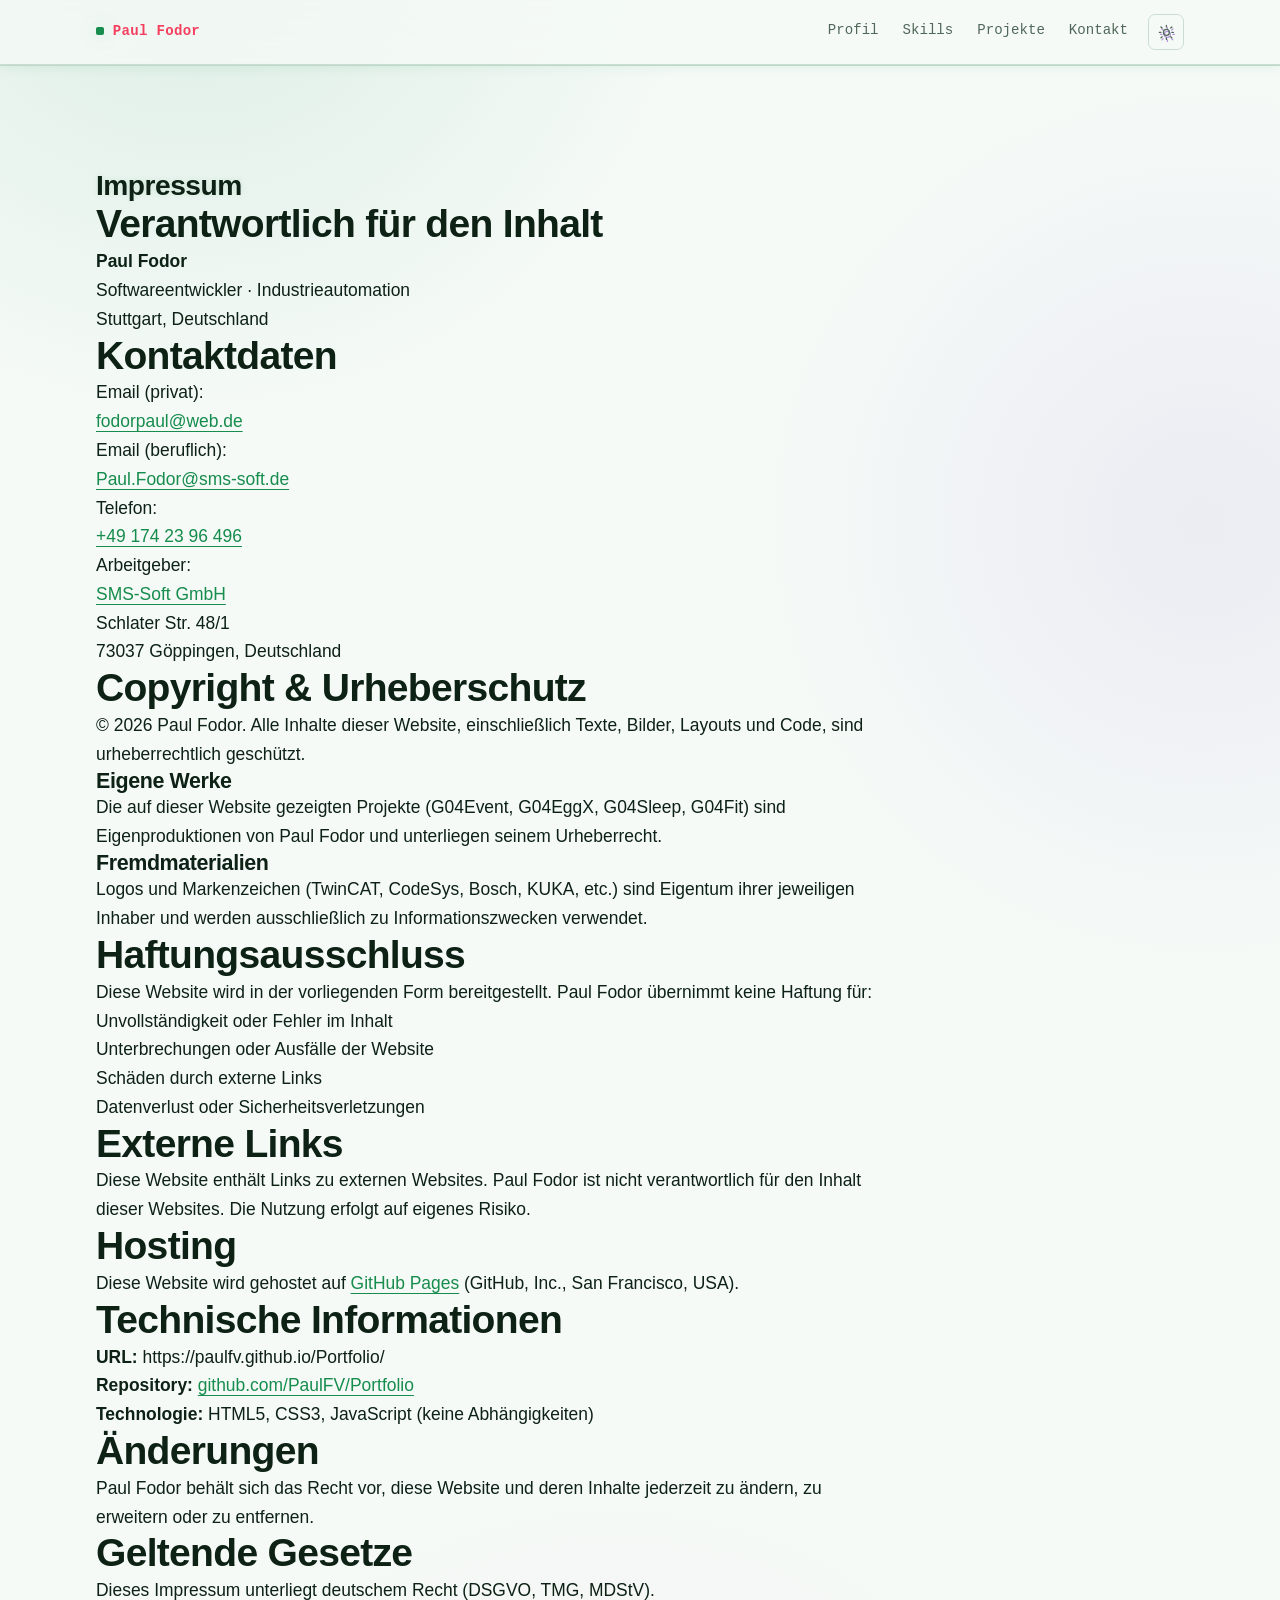
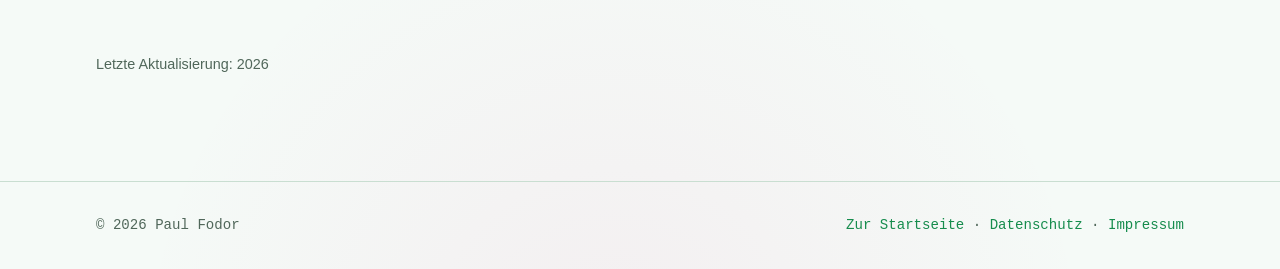
==== commit e07f4aa2: "Nutze das FP-Logo als App-Icon Favicon, Homescreen-Icon (iPhone/Android) und Web-Manifest aus dem Co" ====
--- a/imprint.html
+++ b/imprint.html
@@ -5,7 +5,11 @@
 <meta name="viewport" content="width=device-width, initial-scale=1">
 <title>Impressum — Paul Fodor</title>
 <meta name="description" content="Impressum und Copyright von Paul Fodor">
-<link rel="icon" href="assets/img/favicon.svg" type="image/svg+xml">
+<link rel="icon" href="assets/img/icon-32.png" sizes="32x32" type="image/png">
+<link rel="icon" href="assets/img/icon-192.png" sizes="192x192" type="image/png">
+<link rel="apple-touch-icon" href="assets/img/apple-touch-icon.png">
+<link rel="manifest" href="manifest.webmanifest">
+<meta name="theme-color" content="#000000">
 <link rel="stylesheet" href="assets/css/style.css">
 <script>
   (function () {
--- a/assets/css/style.css
+++ b/assets/css/style.css
@@ -321,7 +321,7 @@
   font-size: var(--step--1);
   font-weight: 600;
   letter-spacing: 0.02em;
-  color: var(--c-text);
+  color: #f43f5e;
   text-decoration: none;
   white-space: nowrap;
   flex-shrink: 0;
@@ -699,6 +699,40 @@
 :root[data-theme="light"] .theme-toggle .icon-sun  { display: block; }
 :root[data-theme="light"] .theme-toggle .icon-moon { display: none; }
 
+
+/* --- 5. Tagline ------------------------------------------------ */
+
+.tagline {
+  padding-block: var(--sp-7);
+  border-bottom: 1px solid var(--c-border);
+  background: linear-gradient(135deg, transparent 0 50%, color-mix(in srgb, var(--c-accent-3) 4%, transparent) 50% 51%, transparent 51%);
+}
+
+.tagline__text {
+  margin: 0;
+  font-size: var(--step-4);
+  font-weight: 700;
+  line-height: 1.1;
+  color: var(--c-text);
+  text-shadow: 0 0 0.4rem var(--c-accent-soft);
+}
+
+.tagline__text span {
+  background: linear-gradient(135deg, var(--c-accent), var(--c-accent-2), var(--c-accent-3));
+  -webkit-background-clip: text;
+  background-clip: text;
+  color: transparent;
+}
+
+@media (max-width: 40em) {
+  .tagline {
+    padding-block: var(--sp-6);
+  }
+
+  .tagline__text {
+    font-size: var(--step-3);
+  }
+}
 
 /* --- 5. Hero ------------------------------------------------ */
 
@@ -847,16 +881,6 @@
   color: transparent;
 }
 
-.hero__title::before {
-  content: var(--hero-kicker, "01 / INDUSTRIEAUTOMATION");
-  display: block;
-  margin-bottom: var(--sp-4);
-  font-family: var(--font-mono);
-  font-size: 0.72rem;
-  font-weight: 600;
-  letter-spacing: 0.16em;
-  color: var(--c-accent);
-}
 
 .hero__role {
   display: block;
@@ -903,9 +927,9 @@
   position: absolute !important;
   z-index: 1 !important;
   right: clamp(0rem, 4vw, 4.5rem);
-  top: 50%;
-  width: clamp(15rem, 27vw, 22rem);
-  height: clamp(15rem, 27vw, 22rem);
+  top: 32%;
+  width: clamp(23rem, 43vw, 37rem);
+  height: clamp(24rem, 43vw, 38rem);
   margin: 0;
   display: grid;
   place-items: center;
@@ -948,8 +972,8 @@
 .hero__portrait img {
   position: relative;
   z-index: 2;
-  width: 79%;
-  height: 79%;
+  width: 80%;
+  height: 80%;
   aspect-ratio: 1 / 1;
   object-fit: cover;
   object-position: 50% 0%;
@@ -2350,6 +2374,164 @@
   filter: drop-shadow(2px 3px 0 var(--c-accent-3)) drop-shadow(0 0 0.5rem var(--c-accent));
 }
 
+/* Individuelle Farben für Kontakt-Links */
+.contact-link {
+  transition: all 280ms var(--t);
+}
+
+.contact-link--sms-soft {
+  color: #ff1744;
+}
+
+.contact-link--sms-soft:hover {
+  color: #ff5a7f;
+  text-shadow: 0 0 0.8rem rgba(255, 23, 68, 0.6);
+}
+
+.contact-link--sms-soft svg {
+  stroke: #ff1744;
+  filter: drop-shadow(1px 2px 0 rgba(255, 23, 68, 0.4));
+}
+
+.contact-link--sms-soft:hover svg {
+  filter: drop-shadow(2px 3px 0 #ff1744) drop-shadow(0 0 0.8rem rgba(255, 23, 68, 0.7));
+}
+
+.contact-link--github {
+  color: #1f2937;
+}
+
+.contact-link--github:hover {
+  color: #111827;
+  text-shadow: 0 0 0.8rem rgba(31, 41, 55, 0.6);
+}
+
+.contact-link--github svg {
+  fill: #1f2937;
+  filter: drop-shadow(1px 2px 0 rgba(31, 41, 55, 0.4));
+}
+
+.contact-link--github:hover svg {
+  fill: #111827;
+  filter: drop-shadow(2px 3px 0 #1f2937) drop-shadow(0 0 0.8rem rgba(31, 41, 55, 0.7));
+}
+
+.contact-link--x {
+  color: #00bfff;
+}
+
+.contact-link--x:hover {
+  color: #1ed5ff;
+  text-shadow: 0 0 0.8rem rgba(0, 191, 255, 0.6);
+}
+
+.contact-link--x svg {
+  fill: #00bfff;
+  filter: drop-shadow(1px 2px 0 rgba(0, 191, 255, 0.4));
+}
+
+.contact-link--x:hover svg {
+  fill: #1ed5ff;
+  filter: drop-shadow(2px 3px 0 #00bfff) drop-shadow(0 0 0.8rem rgba(0, 191, 255, 0.7));
+}
+
+/* Dark Mode Anpassungen */
+@media (prefers-color-scheme: dark) {
+  :root:not([data-theme="light"]) .contact-link--sms-soft {
+    color: #ff1744;
+  }
+
+  :root:not([data-theme="light"]) .contact-link--sms-soft:hover {
+    color: #ff5a7f;
+    text-shadow: 0 0 0.8rem rgba(255, 23, 68, 0.6);
+  }
+
+  :root:not([data-theme="light"]) .contact-link--sms-soft svg {
+    stroke: #ff1744;
+  }
+
+  :root:not([data-theme="light"]) .contact-link--github {
+    color: #e5e7eb;
+  }
+
+  :root:not([data-theme="light"]) .contact-link--github:hover {
+    color: #ffffff;
+    text-shadow: 0 0 0.8rem rgba(229, 231, 235, 0.6);
+  }
+
+  :root:not([data-theme="light"]) .contact-link--github svg {
+    fill: #e5e7eb;
+  }
+
+  :root:not([data-theme="light"]) .contact-link--github:hover svg {
+    fill: #ffffff;
+  }
+
+  :root:not([data-theme="light"]) .contact-link--x {
+    color: #00bfff;
+  }
+
+  :root:not([data-theme="light"]) .contact-link--x:hover {
+    color: #1ed5ff;
+    text-shadow: 0 0 0.8rem rgba(0, 191, 255, 0.6);
+  }
+
+  :root:not([data-theme="light"]) .contact-link--x svg {
+    fill: #00bfff;
+  }
+
+  :root:not([data-theme="light"]) .contact-link--x:hover svg {
+    fill: #1ed5ff;
+  }
+}
+
+:root[data-theme="dark"] .contact-link--sms-soft {
+  color: #ff1744;
+}
+
+:root[data-theme="dark"] .contact-link--sms-soft:hover {
+  color: #ff5a7f;
+  text-shadow: 0 0 0.8rem rgba(255, 23, 68, 0.6);
+}
+
+:root[data-theme="dark"] .contact-link--sms-soft svg {
+  stroke: #ff1744;
+}
+
+:root[data-theme="dark"] .contact-link--github {
+  color: #e5e7eb;
+}
+
+:root[data-theme="dark"] .contact-link--github:hover {
+  color: #ffffff;
+  text-shadow: 0 0 0.8rem rgba(229, 231, 235, 0.6);
+}
+
+:root[data-theme="dark"] .contact-link--github svg {
+  fill: #e5e7eb;
+}
+
+:root[data-theme="dark"] .contact-link--github:hover svg {
+  fill: #ffffff;
+}
+
+:root[data-theme="dark"] .contact-link--x {
+  color: #00bfff;
+}
+
+:root[data-theme="dark"] .contact-link--x:hover {
+  color: #1ed5ff;
+  text-shadow: 0 0 0.8rem rgba(0, 191, 255, 0.6);
+}
+
+:root[data-theme="dark"] .contact-link--x svg {
+  fill: #00bfff;
+}
+
+:root[data-theme="dark"] .contact-link--x:hover svg {
+  fill: #1ed5ff;
+}
+
 
 /* --- 11. Fußzeile ------------------------------------------- */
 
@@ -2433,8 +2615,8 @@
   .hero::after { display: none; }
 
   .hero__portrait {
-    width: min(12rem, 58vw);
-    height: min(12rem, 58vw);
+    width: min(18rem, 76vw);
+    height: min(18rem, 76vw);
     margin-top: var(--sp-7);
   }
 
@@ -2488,8 +2670,8 @@
     position: relative !important;
     top: auto;
     right: auto;
-    width: min(14rem, 58vw);
-    height: min(14rem, 58vw);
+    width: min(20rem, 76vw);
+    height: min(20rem, 76vw);
     margin: var(--sp-7) auto 0;
     transform: none;
     animation: portrait-float-mobile 6s ease-in-out infinite;
@@ -2675,3 +2857,19 @@
   .section { border-top: 1px solid #ccc; page-break-inside: avoid; }
   a::after { content: " (" attr(href) ")"; font-size: 0.8em; }
 }
+
+/* App-Logos in den Projektkarten */
+.card__title {
+  display: flex;
+  align-items: center;
+  gap: var(--sp-3);
+}
+
+.card__logo {
+  flex: none;
+  width: 2.75rem;
+  height: 2.75rem;
+  border-radius: 22%;
+  border: 1px solid var(--c-border);
+  box-shadow: 0 0 1rem color-mix(in srgb, var(--c-accent) 18%, transparent);
+}
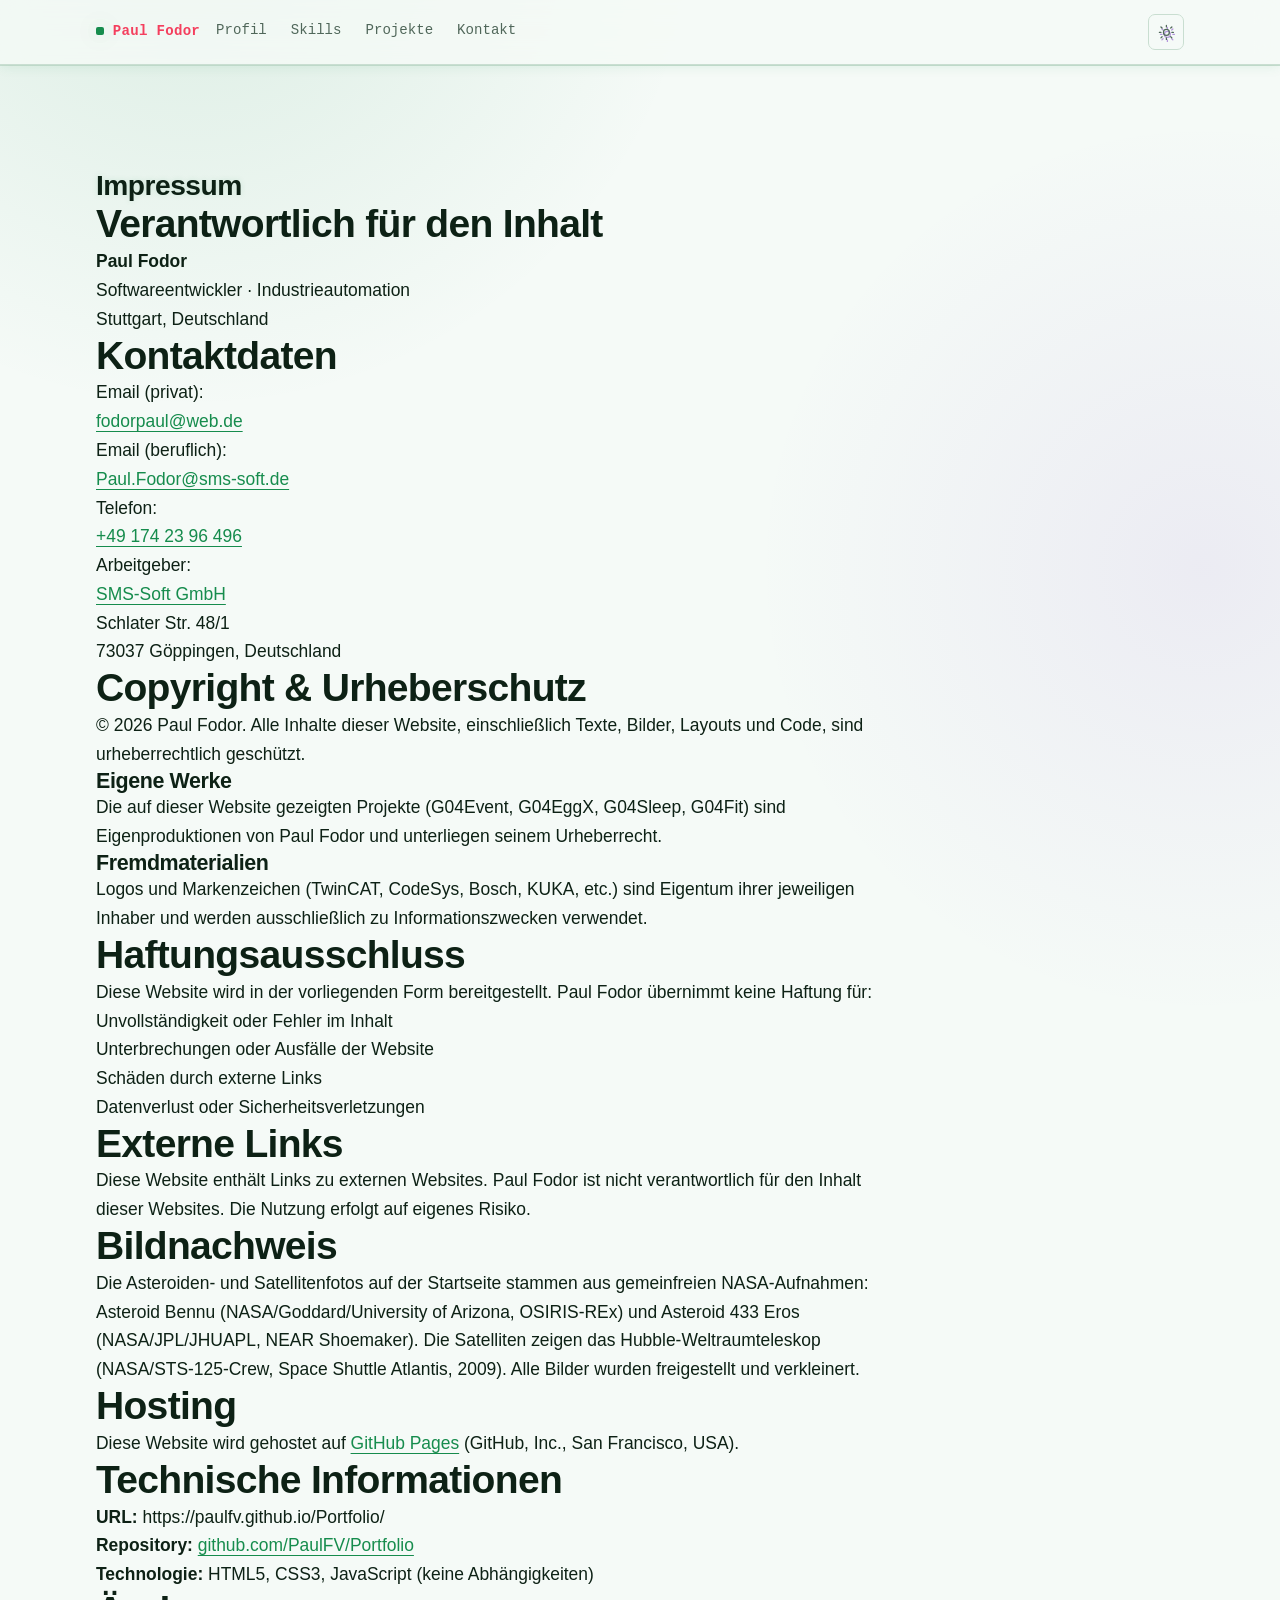
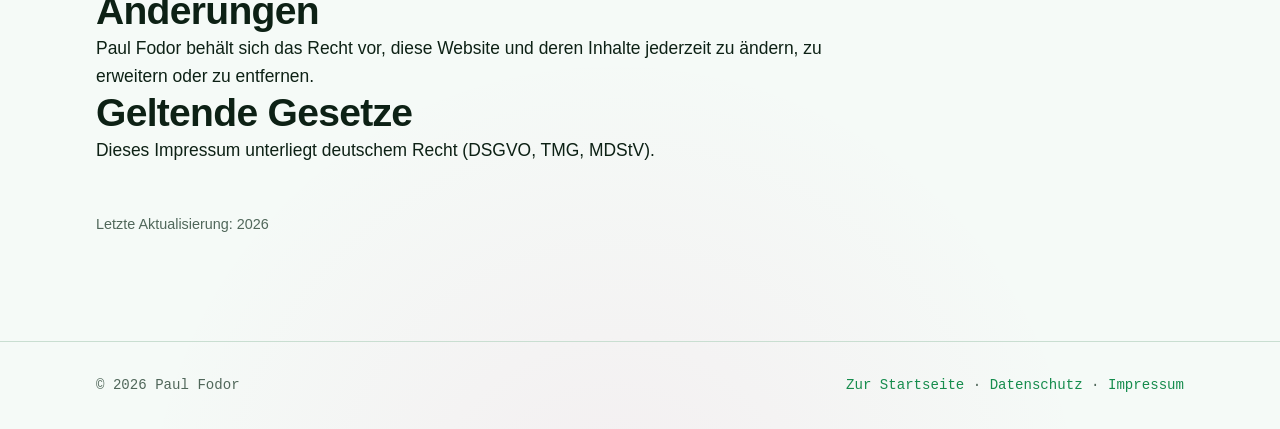
==== commit 8b50581c: "Real NASA asteroid and Hubble photos in the comet tail and on the name orbit - Asteroids: cut-out pu" ====
--- a/imprint.html
+++ b/imprint.html
@@ -120,6 +120,14 @@
           Diese Website enthält Links zu externen Websites. Paul Fodor ist nicht verantwortlich für den Inhalt dieser Websites. Die Nutzung erfolgt auf eigenes Risiko.
         </p>
 
+        <h2>Bildnachweis</h2>
+        <p>
+          Die Asteroiden- und Satellitenfotos auf der Startseite stammen aus gemeinfreien NASA-Aufnahmen:
+          Asteroid Bennu (NASA/Goddard/University of Arizona, OSIRIS-REx) und Asteroid 433 Eros
+          (NASA/JPL/JHUAPL, NEAR Shoemaker). Die Satelliten zeigen das Hubble-Weltraumteleskop
+          (NASA/STS-125-Crew, Space Shuttle Atlantis, 2009). Alle Bilder wurden freigestellt und verkleinert.
+        </p>
+
         <h2>Hosting</h2>
         <p>
           Diese Website wird gehostet auf <a href="https://pages.github.com" target="_blank">GitHub Pages</a> (GitHub, Inc., San Francisco, USA).
--- a/assets/css/style.css
+++ b/assets/css/style.css
@@ -276,9 +276,10 @@
 
 /* Sprunglink für Tastatur- und Screenreader-Nutzung */
 .skip-link {
-  position: absolute;
+  position: fixed;
   left: var(--sp-4);
-  top: var(--sp-4);
+  /* unterhalb des Headers, damit er den Namen nicht verdeckt */
+  top: 6rem;
   z-index: 100;
   padding: var(--sp-2) var(--sp-4);
   background: var(--c-accent);
@@ -287,11 +288,16 @@
   font-weight: 600;
   text-decoration: none;
   transform: translateY(-200%);
-  transition: transform var(--t);
+  /* unsichtbar, damit er beim Überziehen auf dem Handy nicht über dem Header auftaucht */
+  opacity: 0;
+  pointer-events: none;
+  transition: transform var(--t), opacity var(--t);
 }
 
 .skip-link:focus-visible {
   transform: translateY(0);
+  opacity: 1;
+  pointer-events: auto;
   color: var(--c-on-accent);
 }
 
@@ -343,7 +349,8 @@
    auch ohne JavaScript vollständig funktioniert. Auf schmalen Displays
    darf sie seitlich scrollen. */
 .nav {
-  margin-left: auto;
+  /* gleicht das linke Padding der Liste aus, damit die Links bündig mit dem Inhalt beginnen */
+  margin-left: -0.75rem;
   overflow-x: auto;
   scrollbar-width: none;
   -ms-overflow-style: none;
@@ -384,6 +391,7 @@
   align-items: center;
   gap: 0.45rem;
   flex-shrink: 0;
+  margin-left: auto;
 }
 
 .menu-toggle {
@@ -662,6 +670,23 @@
 
 .language-option__flag--ro {
   background: linear-gradient(90deg, #173c9c 0 33%, #f5d24c 33% 66%, #c33a42 66% 100%);
+}
+
+.language-option__flag--hu {
+  background: linear-gradient(180deg, #ce2939 0 33%, #ffffff 33% 66%, #477050 66% 100%);
+}
+
+/* Halbmond aus zwei Kreisen, daneben ein weißer Punkt als Stern */
+.language-option__flag--tr {
+  background:
+    radial-gradient(circle at 66% 50%, #ffffff 0 9%, transparent 10%),
+    radial-gradient(circle at 44% 50%, #e30a17 0 22%, transparent 23%),
+    radial-gradient(circle at 38% 50%, #ffffff 0 28%, transparent 29%),
+    #e30a17;
+}
+
+.language-option__flag--es {
+  background: linear-gradient(180deg, #c60b1e 0 25%, #ffc400 25% 75%, #c60b1e 75% 100%);
 }
 
 .language-option__code { line-height: 1; }
@@ -872,7 +897,14 @@
   100% { box-shadow: 0 0 0 0 transparent; }
 }
 
-.hero__title { max-width: 16ch; }
+.hero {
+  --portrait-size: clamp(23rem, 43vw, 37rem);
+  --portrait-right: clamp(0rem, 4vw, 4.5rem);
+  /* Platz, den Überschrift und Einleitung rechts für das Profilbild freilassen */
+  --portrait-space: calc(var(--portrait-size) + var(--portrait-right) + 1.5rem);
+}
+
+.hero__title { max-width: min(16ch, 100% - var(--portrait-space)); }
 
 .hero__title > span:first-child {
   background: linear-gradient(105deg, var(--c-text) 14%, var(--c-accent) 63%, var(--c-accent-2) 96%);
@@ -895,26 +927,29 @@
 }
 
 .hero__lead {
-  max-width: 46ch;
+  max-width: min(46ch, 100% - var(--portrait-space));
   margin-top: var(--sp-5);
   font-size: var(--step-1);
   line-height: 1.55;
   color: var(--c-text-muted);
 }
 
-.hero__actions {
+/* Kennzahlen unter dem Hero */
+/* Der Hero-Inhalt ist mindestens so hoch wie Profilkreis, Name und
+   Kennzahlen zusammen; die Kennzahlen stehen dadurch immer unter dem Kreis. */
+.hero .wrap {
   display: flex;
-  flex-wrap: wrap;
-  gap: var(--sp-3);
-  margin-top: var(--sp-6);
-}
-
-/* Kennzahlen unter dem Hero */
+  flex-direction: column;
+  min-height: calc(var(--portrait-size) + 9rem);
+}
+
+.hero__lead { margin-bottom: var(--sp-8); }
+
 .facts {
   display: grid;
   grid-template-columns: repeat(auto-fit, minmax(9rem, 1fr));
   gap: var(--sp-5);
-  margin-top: var(--sp-8);
+  margin-top: auto;
   padding-top: var(--sp-5);
   border-top: 1px solid var(--c-border-strong);
   position: relative;
@@ -926,14 +961,13 @@
 .hero__portrait {
   position: absolute !important;
   z-index: 1 !important;
-  right: clamp(0rem, 4vw, 4.5rem);
-  top: 32%;
-  width: clamp(23rem, 43vw, 37rem);
-  height: clamp(24rem, 43vw, 38rem);
+  right: var(--portrait-right);
+  top: 0;
+  width: var(--portrait-size);
+  height: calc(var(--portrait-size) + 1rem);
   margin: 0;
   display: grid;
   place-items: center;
-  transform: translateY(-50%);
   filter: drop-shadow(0 1.5rem 2rem color-mix(in srgb, var(--c-accent) 16%, transparent));
   pointer-events: none;
   animation: portrait-float 6s ease-in-out infinite;
@@ -982,9 +1016,38 @@
   filter: saturate(1.05) contrast(1.04) drop-shadow(0 0.8rem 0.8rem rgba(0, 0, 0, 0.35));
 }
 
+/* Name läuft auf einer Kreisbahn zwischen den beiden Ringen langsam um das Bild */
+.hero__name {
+  position: absolute;
+  inset: 0;
+  z-index: 3;
+  display: grid;
+  place-items: center;
+}
+
+.hero__name svg {
+  width: 100%;
+  aspect-ratio: 1 / 1;
+  overflow: visible;
+  animation: name-orbit 60s linear infinite;
+}
+
+.hero__name text {
+  fill: #f43f5e;
+  font-family: var(--font-mono);
+  font-size: 4.4px;
+  font-weight: 700;
+  letter-spacing: 0.9px;
+  filter: drop-shadow(0 0 1.2px rgba(0, 0, 0, 0.9)) drop-shadow(0 0 2px color-mix(in srgb, #f43f5e 55%, transparent));
+}
+
+@keyframes name-orbit {
+  to { transform: rotate(360deg); }
+}
+
 @keyframes portrait-float {
-  0%, 100% { transform: translateY(-50%) rotateZ(-0.6deg); }
-  50%      { transform: translateY(calc(-50% - 0.65rem)) rotateZ(0.6deg); }
+  0%, 100% { transform: translateY(0) rotateZ(-0.6deg); }
+  50%      { transform: translateY(-0.65rem) rotateZ(0.6deg); }
 }
 
 @keyframes portrait-orbit {
@@ -1647,6 +1710,8 @@
   display: flex;
   align-items: center;
   gap: 0.22rem;
+  /* gleiche Zeilenhöhe wie die Zahlen, damit die Beschriftungen auf einer Linie stehen */
+  min-height: 1lh;
 }
 
 .profile-language {
@@ -1667,19 +1732,14 @@
 }
 
 .profile-language--en {
-  background-color: #3e66b5;
-  background-image:
-    linear-gradient(90deg, transparent 40%, #fff 40% 60%, transparent 60%),
-    linear-gradient(0deg, transparent 40%, #d11f35 40% 60%, transparent 60%),
-    #173b86;
+  background-color: #5a86e0;
+  background-image: linear-gradient(180deg, #5a86e0 0 36%, #f2f4f8 36% 64%, #e0485a 64% 100%);
 }
 
 .profile-language--ro {
   background-color: #3f65c1;
   background-image: linear-gradient(90deg, #173c9c 0 33%, #f5d24c 33% 66%, #c33a42 66% 100%);
-}
-
-.profile-language__separator {
+}.profile-language__separator {
   color: var(--c-text-muted);
   font-size: 0.72em;
   font-weight: 500;
@@ -2617,15 +2677,9 @@
   .hero__portrait {
     width: min(18rem, 76vw);
     height: min(18rem, 76vw);
-    margin-top: var(--sp-7);
   }
 
   .hero__lead { max-width: 100%; }
-
-  .hero__actions .btn {
-    flex: 1 1 10rem;
-    justify-content: center;
-  }
 
   .facts {
     grid-template-columns: repeat(2, minmax(0, 1fr));
@@ -2666,13 +2720,15 @@
     grid-template-columns: minmax(0, 1fr);
   }
 
+  .hero { --portrait-space: 0px; }
+
   .hero__portrait {
     position: relative !important;
     top: auto;
     right: auto;
     width: min(20rem, 76vw);
     height: min(20rem, 76vw);
-    margin: var(--sp-7) auto 0;
+    margin: var(--sp-6) auto var(--sp-2);
     transform: none;
     animation: portrait-float-mobile 6s ease-in-out infinite;
   }
@@ -2873,3 +2929,66 @@
   border: 1px solid var(--c-border);
   box-shadow: 0 0 1rem color-mix(in srgb, var(--c-accent) 18%, transparent);
 }
+
+/* --- Handy: kompaktere Darstellung ---------------------------- */
+
+@media (max-width: 40em) {
+  .section,
+  .system-visual { padding-block: var(--sp-6); }
+
+  .section__head { margin-bottom: var(--sp-5); }
+
+  .hero {
+    min-height: 0;
+    padding-block: var(--sp-5) var(--sp-6);
+  }
+
+  .facts {
+    margin-top: var(--sp-6);
+    padding-top: var(--sp-4);
+    gap: var(--sp-4);
+  }
+
+  .system-visual__intro {
+    gap: var(--sp-4);
+    margin-bottom: var(--sp-4);
+  }
+
+  /* Prozess-Karten als flache Zeilen: Symbol links, Text rechts */
+  .system-node {
+    min-height: 0;
+    display: grid;
+    grid-template-columns: auto 1fr;
+    align-items: center;
+    column-gap: var(--sp-3);
+    padding: var(--sp-3) var(--sp-4);
+  }
+
+  .system-node__icon {
+    grid-row: span 2;
+    width: 2.25rem;
+    height: 2.25rem;
+    margin: 0;
+  }
+
+  .system-node strong { max-width: none; }
+  .system-node small { margin-top: 0.15rem; }
+
+  .system-map__track { gap: var(--sp-2); }
+  .system-map__connector { height: 1.1rem; }
+
+  .about { gap: var(--sp-5); }
+  .path { margin-top: var(--sp-5); gap: var(--sp-4); }
+
+  .skills,
+  .projects,
+  .life { gap: var(--sp-3); }
+
+  .card__links { padding-top: var(--sp-4); }
+
+  .projects__intro { display: none; }
+
+  .hero .wrap { display: block; min-height: 0; }
+  .hero__lead { margin-bottom: 0; }
+
+}
